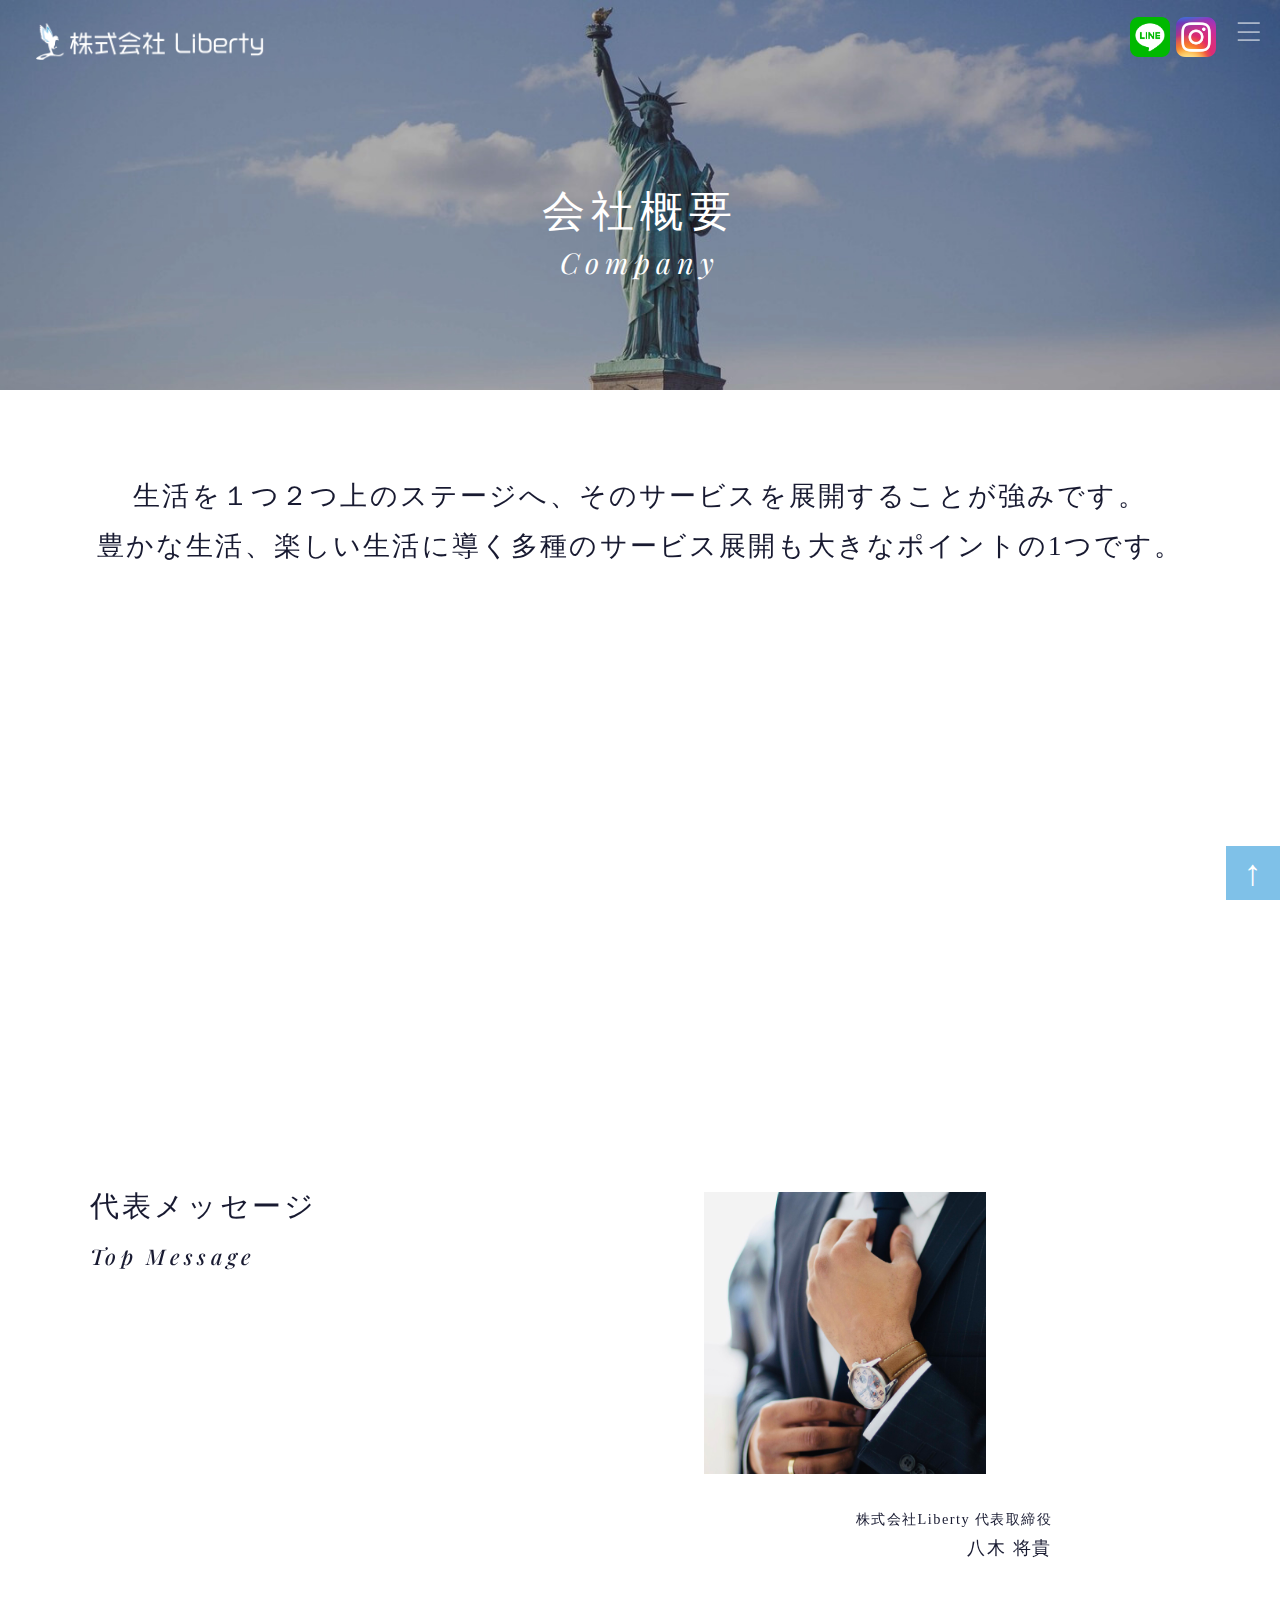
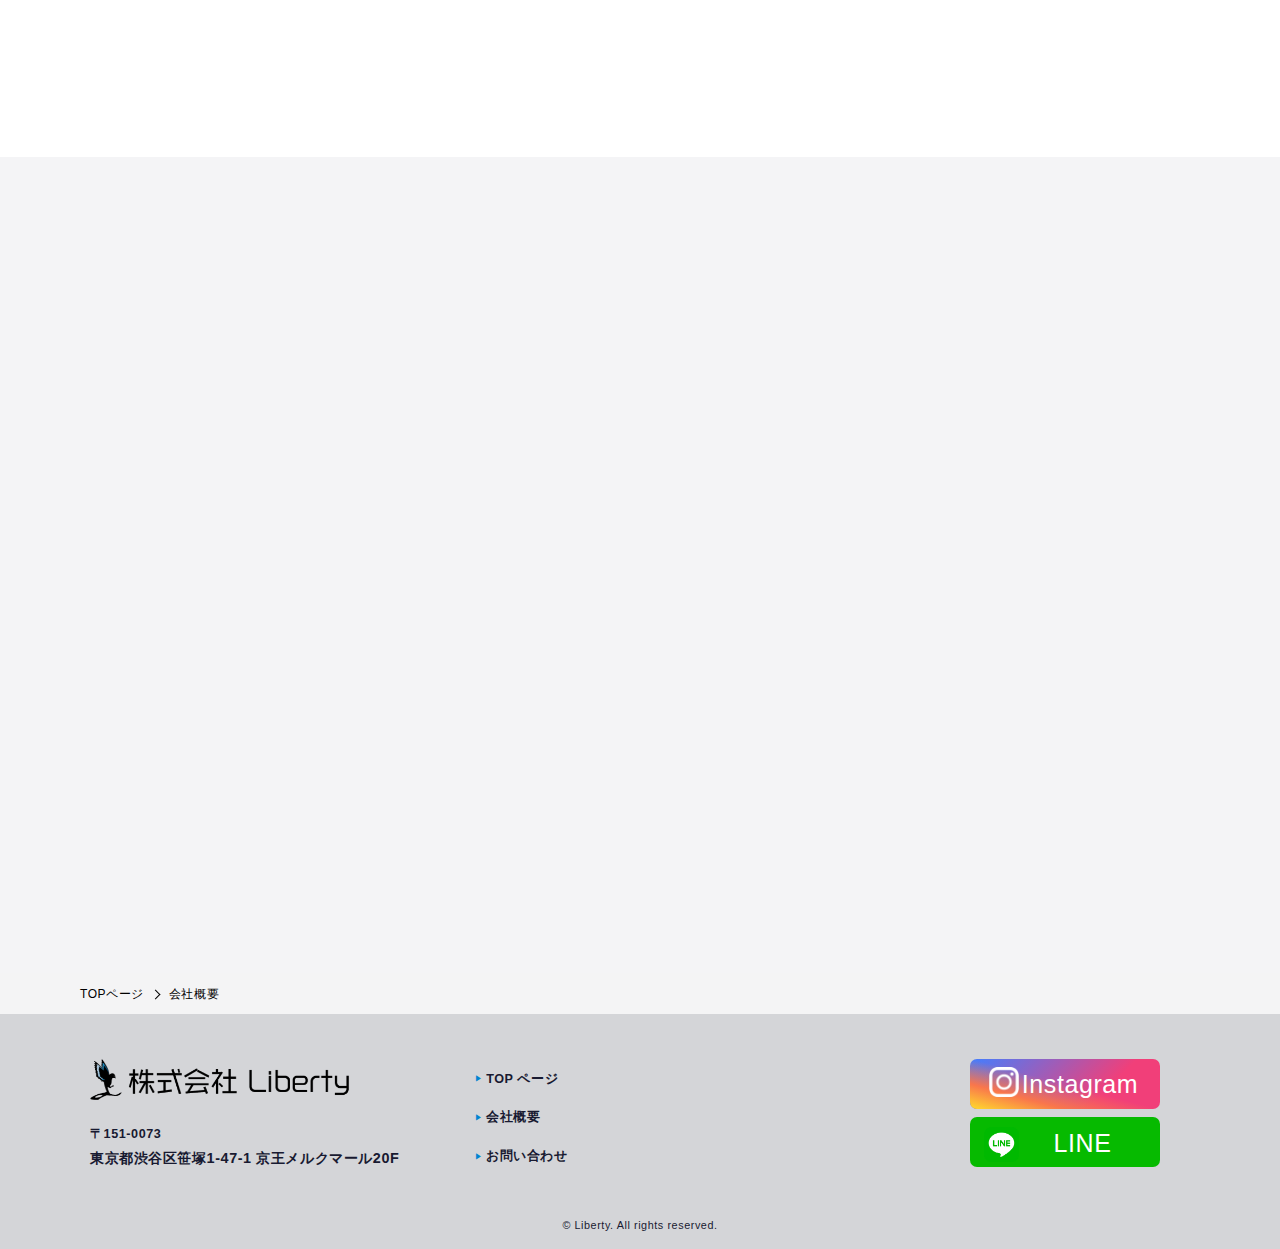
==== company/index.html @ 0187004b "最初のコミット" ====
<!DOCTYPE HTML>
<html lang="ja" class=" not-safari not-chrome not-ie addPrintMessage">

<head>
    <meta charset="utf-8">
    <title>会社概要 | 株式会社Liberty</title>
    <link href="../common/css/commona1d5.css" rel="stylesheet">
    <link href="../s_css/company1551.css" rel="stylesheet">
    <link href="../slick/slickef31.css?update=20200217144720" rel="stylesheet">
    <link href="../slick/slick-themea68f.css?update=20200217144719" rel="stylesheet">
    <link href="../s_css/topcd62.css?update=20201021124222" rel="stylesheet">
    <link rel="canonical" href="index.html">
    <meta name="description" content="株式会社Libertyの会社概要です。企業理念、代表メッセージ、会社概要についてご案内しています。弊社は自由を創造する会社です。">
    <meta name="robots" content="">
    <meta property="og:title" content="会社概要 | 株式会社Liberty">
    <meta property="og:description" content="株式会社Libertyの会社概要です。企業理念、代表メッセージ、会社概要についてご案内しています。弊社は自由を創造する会社です。">
    <meta property="og:url" content="https://liberty-official/company/">
    <meta property="og:image" content="https://liberty-official//common/img/og.png">
    <link rel="apple-touch-icon" sizes="180x180" href="../img/ico/apple-touch-icon.png">
    <link rel="icon" type="image/png" sizes="32x32" href="../img/ico/favicon-32x32.png">
    <link rel="icon" type="image/png" sizes="16x16" href="../img/ico/favicon-16x16.png">
    <link rel="manifest" href="../img/ico/site.webmanifest">
    <link rel="mask-icon" href="../img/ico/safari-pinned-tab.svg" color="#5bbad5">
    <meta name="msapplication-TileColor" content="#da532c">
    <meta name="theme-color" content="#ffffff">
    <meta name="twitter:card" content="summary">
    <meta name="viewport" content="width=device-width,viewport-fit=cover">
    <meta name="format-detection" content="telephone=no, email=no, address=no">
    <meta name="skype_toolbar" content="skype_toolbar_parser_compatible">
    <script src="../common/js/common0446.js" defer></script>
    <script src="../slick/slickef31.js" defer></script>
    <script src="../js/tope878.js" defer></script>

    <link href="https://fonts.googleapis.com/css?family=Playfair+Display:400,400i&amp;display=swap" rel="stylesheet">
    <script src="https://ajax.googleapis.com/ajax/libs/jquery/1.11.3/jquery.min.js"></script>
    <link rel="stylesheet" href="../common/css/common.css">
    <script src="../common/js/page_common.js"></script>
</head>

<body id="Pagetop">

    <!--ヘッダー-->
    <header>
        <h1>
            <a href="../index.html"><img class="chenge_img_logo" src="common/img/header_logo.png" alt="株式会社 Liberty"></a>
        </h1>
        <nav>
            <ul>
                <li><a href="../index.html">TOP</a></li>
                <li class="active"><a href="index.html">会社概要</a></li>

                <li><a href="../contact/index.html">お問い合わせ</a></li>
            </ul>
            <div id="sp_menu_close">
                <a>CLOSE</a>
            </div>
        </nav>

        <div id="insta_btn">
            <a href="https://www.instagram.com/liberty_official_co.ltd/"><img src="/img/Instagram_color.png" alt="インスタグラム"></a>
        </div>

        <div id="line_btn">
            <a href="https://lin.ee/wfmhhAj"><img src="/img/LINE.png" alt="ライン"></a>
        </div>

        <div id="SPnaviBtn" class="menu-trigger">
            <div id="SPmenuBars">
                <span></span>
                <span></span>
                <span></span>
            </div>
        </div>

    </header>
    <!--/ヘッダー-->

    <main class="mod_main" role="main">

        <!--事業内容-->
        <section id="company">

            <div id="mv" class="company_mv">
                <h3 class="section_kasou_ttl f-yumincho">会社概要<span class="f-playfair">Company</span></h3>
            </div>
            <div data-pararax01>
                <div class="container1300 company_intro_text">
                    <h4 class="f-yumincho" data-pararax01-opacity05="0.0">
                        生活を１つ２つ上のステージへ、そのサービスを展開することが強みです。
                        <br>豊かな生活、楽しい生活に導く多種のサービス展開も大きなポイントの1つです。
                    </h4>
                </div>

                <div class="philosophyArea">
                    <div class="container1100" data-pararax01>
                        <h2 class="title f-yumincho" data-pararax01-opacity05="0.0">企業理念<span class="f-playfair">Philosophy</span></h2>
                        <p class="txt f-yumincho" data-pararax01-opacity05="0.2">
                            Liberty、「自由」。
                            <br>自由といっても様々な自由の形がありますが、
                            <br class="pc_only">弊社は皆様の人生の形を創造しサポートをします。
                            <br>”やりたいことがある方”は自由に行動でき、”やりたいことが無かった方”は
                            <br class="pc_only">自由な選択ができる、そんなお手伝いを行います。

                    </div>
                </div>
                <div class="messageArea">
                    <h2 class="title f-yumincho" data-pararax01-opacity05="0.2">代表メッセージ<span class="f-playfair">Top Message</span></h2>
                    <div class="group" data-pararax01-opacity03="0.4">
                        <div class="ph">
                            <img src="../img/President.jpg" class="pc_only">
                            <img src="../img/President.jpg" class="sp_only">
                        </div>
                        <div class="content" data-pararax01-opacity07="0.4">
                            <p class="txt f-yumincho">株式会社Liberty 代表取締役<span>八木 将貴</span></p>
                        </div>
                    </div>
                    <div class="container1300" data-pararax01>
                        <div class="box" data-pararax01-opacity02="0.0">
                            <div class="box_text">
                                <p class="txt">
                                    株式会社Libertyは2020年7月に創業を開始し、コンサルタント通してお客様に「自由」を感じていただけるようなステージアップの手助けをさせて頂いております。
                                    <br>私どものサポートにより、皆様一人ひとりの生活に
                                    <br>「更なる自由を」
                                    <br>その強い想いを持ってこれからも日々あらゆる事業に邁進していく所存です。今後とも益々のご支援とご愛好を賜りますようお願い申し上げます。
                                </p>
                            </div>
                        </div>
                    </div>
                </div>
            </div>



            <div class="overviewArea">
                <div class="container1100" data-pararax01>
                    <h2 class="title f-yumincho" data-pararax01-opacity05="0.0">会社概要<span class="f-playfair">Company Overview</span></h2>
                    <div class="group" data-pararax01-opacity05="0.2">
                        <div class="left">
                            <div class="row f-yumincho">
                                <h3>商号</h3>
                                <p>株式会社Liberty</p>
                            </div>
                            <div class="row f-yumincho">
                                <h3>代表者</h3>
                                <p>代表取締役　八木 将貴</p>
                            </div>
                            <div class="row f-yumincho">
                                <h3>設立</h3>
                                <p>2020年 7月 10日</p>
                            </div>
                            <div class="row f-yumincho">
                                <h3>資本金</h3>
                                <p>100万円</p>
                            </div>
                            <div class="row f-yumincho">
                                <h3>住所</h3>
                                <p>〒194-0015
                                    <br>東京都町田市金森東1-27-26
                                </p>
                            </div>
                            <div class="row f-yumincho">
                                <h3>連絡先</h3>
                                <p>TEL 1: 042-816-2782
                                    <br>TEL 2: 080-7482-0916
                                </p>
                            </div>
                            <div class="row f-yumincho">
                                <h3>業務</h3>
                                <p>コンサルティング、保険活用、不動産、営業代行・人材育成、ライフプランニング</p>
                            </div>
                        </div>

                    </div>
                </div>
            </div>

        </section>
        <!--/事業内容-->

        <!--パンくず-->
        <div class="breadcrumbArea">
            <ul>
                <li>
                    <a href="../index.html">TOPページ</a>
                </li>
                <li>
                    <p>会社概要</p>
                    <li>
            </ul>
        </div>
        <!-- /.mod_breadcrumblist -->
    </main>

    <!--フッター-->
    <footer>
        <div class="container1100">

            <div class="footer_left">
                <h2>
                    <a href="index.html">
                        <img src="../common/img/header_logo_kasou.png" alt="ロゴ">
                    </a>
                </h2>
                <address>
                <address>
                    <span>〒151-0073</span>
                    東京都渋谷区笹塚1-47-1 <br data-sc-sp>京王メルクマール20F
                </address>
            </div>

            <div class="footer_center">
                <ul>
                    <li><a href="../index.html">TOP ページ</a></li>
                    <li><a href="../company/">会社概要</a></li>
                    <li><a href="../contact/index.html">お問い合わせ</a></li>
                </ul>

            </div>

            <div class="footer_right">
                <a href="https://www.instagram.com/liberty_official_co.ltd/" class="btn-social-long-insta">
                    <img class="fa fa-instagram" src="../img/Instagram_white.png" alt=""><span>Instagram</span>
                </a>

                <a href="https://lin.ee/wfmhhAj" class="btn-social-long-line">
                    <img class="fa fa-line" src="../img/LINE.png" alt=""><span>LINE</span>
                </a>
            </div>

            <p>&copy; Liberty. All rights reserved.</p>

        </div>

    </footer>
    <!--/フッター-->

    <!--先頭に戻る-->
    <div id="back_to_top">
        <a href="#Pagetop">↑</a>
    </div>
    <!--/先頭に戻る-->

</body>

</html>
---- common/css/commona1d5.css ----
/*===============================
HTML初期化 ver 2019.10.15
===============================*/

body {
    margin: 0;
    padding: 0;
    zoom: 1
}

h1,
h2,
h3,
h4,
h5,
h6 {
    margin: 0;
    padding: 0;
    font-weight: normal;
    font-style: normal;
}

p,
dl,
dt,
dd,
em,
form,
address,
ul,
li {
    margin: 0;
    padding: 0;
    font-style: normal;
}


/* HTML5用 */

article,
aside,
details,
figcaption,
figure,
footer,
header,
hgroup,
menu,
nav,
section {
    display: block;
}

fieldset {
    border: 0;
    margin: 0;
    padding: 0;
}

hr {
    display: block;
    height: 1px;
    border: 0;
    border-top: 1px solid #cccccc;
    margin: 1em 0;
    padding: 0;
}

ul {
    list-style: none;
    padding: 0;
    margin: 0;
    border: 0;
}

li {
    padding: 0;
    margin: 0;
}

input,
select {
    vertical-align: middle;
}


/* tableタグ*/

th,
td {
    padding: 0;
}

caption {
    text-align: left;
}


/* リンク設定 */

a {
    outline: 0;
    border: 0;
    transition: all 0.3s ease;
}

@media screen and (max-width: 800px) {
    a {
        transition: none !important;
    }
}

a img {
    border: 0;
}


/* TELリンク */

@media screen and (min-width: 768px) {
    a[href^="tel:"] {
        pointer-events: none;
    }
}

img {
    border: 0;
    max-width: 100%;
    -webkit-backface-visibility: hidden;
}

html {
    -webkit-text-size-adjust: none;
    zoom: 1;
}

body,
html {
    height: 100%;
}

p {
    text-align: justify;
    text-justify: inter-ideograph;
}


/*============================================
基本CSS
===========================================*/

html {
    -ms-text-size-adjust: 100%;
    -webkit-text-size-adjust: 100%;
    font-size: 100px;
    -webkit-font-smoothing: antialiased;
    min-height: 100%;
}

@media screen and (min-width:1281px) and (max-width:1399px) {
    html {
        -ms-text-size-adjust: 92%;
        -webkit-text-size-adjust: 92%;
        font-size: 92px
    }
}

@media screen and (min-width:1153px) and (max-width:1280px) {
    html {
        -ms-text-size-adjust: 90%;
        -webkit-text-size-adjust: 90%;
        font-size: 90px
    }
}

@media screen and (min-width:1025px) and (max-width:1152px) {
    html {
        -ms-text-size-adjust: 90%;
        -webkit-text-size-adjust: 90%;
        font-size: 90px
    }
}

@media screen and (min-width:768px) and (max-width:1024px) {
    html {
        -ms-text-size-adjust: 90%;
        -webkit-text-size-adjust: 90%;
        font-size: 90px
    }
}

@media screen and (max-width:767px) {
    html {
        -ms-text-size-adjust: 100%;
        -webkit-text-size-adjust: 100%;
        font-size: 100px
    }
}

@media screen and (max-width:360px) {
    html {
        -ms-text-size-adjust: 85%;
        -webkit-text-size-adjust: 85%;
        font-size: 85px
    }
}

body {
    font-family: "游ゴシック", "游ゴシック体", "Yu Gothic", YuGothic, "ヒラギノ角ゴ Pro W3", "Hiragino Kaku Gothic ProN", "Hiragino Kaku Gothic Pro", "メイリオ", "Meiryo", sans-serif;
    -webkit-font-feature-settings: "palt";
    font-feature-settings: "palt";
    position: relative;
    font-size: 0.16rem;
    letter-spacing: 0.04em;
    color: #333333;
    line-height: 1;
    min-height: 100%;
    overflow-x: hidden;
    min-width: 1000px;
}

input,
select,
textarea {
    font-family: "游ゴシック", "游ゴシック体", "Yu Gothic", YuGothic, "ヒラギノ角ゴ Pro W3", "Hiragino Kaku Gothic ProN", "Hiragino Kaku Gothic Pro", "メイリオ", "Meiryo", sans-serif!important;
}

@media screen and (max-width:767px) {
    body {
        min-width: inherit;
        overflow-x: hidden;
    }
    body.menu_open {
        overflow: hidden;
    }
}


/*=========================
PC / スマホの適用
=========================*/

.sp_only {
    display: none;
}

@media screen and (max-width: 767px) {
    .pc_only {
        display: none;
    }
    .sp_only {
        display: block;
    }
}


/*=============================
ヘッダー
=============================*/

header {
    width: 100%;
    z-index: 10;
    position: fixed;
    padding-top: 0.26rem;
    padding-bottom: 0.26rem;
    left: 0;
    box-sizing: border-box;
}

@media screen and (max-width:767px) {
    header {
        padding-top: 0.18rem;
        padding-bottom: 0.18rem;
    }
}

header.fixed {
    background: #FFF;
}

@media screen and (max-width: 900px) {
    header {
        top: 0;
    }
}


/* ロゴ */

header h1 {
    margin-left: 0.4rem;
}

@media screen and (max-width:1152px) {
    header h1 {
        margin-left: 0.2rem;
    }
}

@media screen and (max-width:1000px) and (min-width:901px) {
    body.toppage header h1 {
        max-width: 1.80rem;
    }
    body.toppage header h1 a {
        display: block;
        background-position: center;
        background-size: contain;
    }
    body.toppage header.fixed h1 a {
        background-position: center;
        background-size: contain;
    }
    body.toppage header h1 img {
        height: auto;
    }
}

@media screen and (max-width:900px) {
    header h1 {
        margin: auto;
        text-align: center;
    }
}

@media screen and (max-width:767px) {
    header h1 {
        margin-left: 0.1rem;
        text-align: left;
        z-index: 9;
        position: relative;
    }
}

header h1 img {
    height: 0.41rem;
}

@media screen and (max-width:767px) {
    header h1 img {
        height: 0.32rem;
    }
}


/* ナビゲーション */

header ul {
    position: absolute;
    top: 50%;
    transform: translateY(-50%);
    right: 0.4rem;
}

@media screen and (max-width:1152px) {
    header ul {
        right: 0.2rem;
    }
}

@media screen and (max-width:900px) {
    header ul {
        position: relative;
        top: inherit;
        right: inherit;
        margin: auto;
        text-align: center;
        padding-top: 0.2rem;
    }
}

@media screen and (max-width:767px) {
    header nav {
        position: fixed;
        top: 0;
        right: 0;
        width: 100%;
        z-index: 3;
        background-color: rgba(30, 34, 44, 0.95);
        height: 100%;
        box-sizing: border-box;
        display: none;
    }
    header ul {
        width: 100%;
        padding-top: 24%;
        transform: translateY(0%);
    }
}

header ul li {
    display: inline-block;
    font-weight: 700;
    letter-spacing: 0.1em;
}

@media screen and (max-width:767px) {
    header ul li {
        display: block;
        line-height: 3;
    }
    header ul li.active a {
        border-bottom: 2px solid #ffffff;
    }
}

header ul li::after {
    content: "/";
    font-weight: 100;
    color: #FFF;
    padding-left: 0.14rem;
    padding-right: 0.1rem;
}

header.fixed ul li::after {
    content: "/";
    color: #000;
}

@media screen and (max-width:1152px) {
    header ul li::after {
        padding-left: 0.06rem;
        padding-right: 0.04rem;
    }
}

@media screen and (max-width:767px) {
    header ul li::after {
        display: none;
        padding: 0;
    }
}

header ul li.no_slash {
    padding-right: 0.2rem;
}

@media screen and (max-width:767px) {
    header ul li.no_slash {
        padding-right: 0;
    }
}

header ul li a {
    color: #FFF;
    text-decoration: none;
    font-size: 0.16rem;
    padding-bottom: 0.06rem;
    position: relative;
}


/*header ul li a:hover {
	border-bottom: 2px solid #fff;
}
.fixed ul li a:hover {
	border-bottom: 2px solid #008090;
}*/

header ul li a::before {
    content: "";
    position: absolute;
    bottom: -2px;
    left: 0;
    width: 0%;
    height: 2px;
    background: #fff;
    transition: all 0.3s ease;
}

.fixed ul li a::before {
    content: "";
    position: absolute;
    bottom: -2px;
    left: 0;
    width: 0%;
    height: 2px;
    background: #fff;
    transition: all 0.3s ease;
}

header ul li a:hover::before,
.fixed ul li a:hover::before {
    width: 100%;
}

header.fixed ul li a {
    color: #000;
}

body.menu_open header ul li a {
    color: #FFF;
}

@media screen and (max-width:767px) {
    header ul li a {
        font-size: 0.18rem;
    }
}

header ul li:last-child a {
    border: 1px solid #FFF;
    padding: 0.1rem;
    font-size: 0.14rem;
    padding-left: 0.5rem;
    padding-right: 0.5rem;
    border-radius: 0.2rem;
    background-image: url("../img/link_arrow_white.png");
    background-position: 90% center;
    background-repeat: no-repeat;
    background-size: 0.06rem;
}

header ul li:last-child a::before {
    display: none;
}

header.fixed ul li:last-child a {
    border: 1px solid #fff;
    background-image: url("../img/link_arrow_black.png");
    background-position: 90% center;
    background-repeat: no-repeat;
    background-size: 0.06rem;
}

@media screen and (max-width:1152px) {
    header ul li:last-child a {
        padding-left: 0.3rem;
        padding-right: 0.3rem;
    }
}

@media screen and (max-width:767px) {
    header ul li:last-child a {
        border: 0;
        padding: 0 0 0.06rem 0;
        font-size: 0.18rem;
        background-image: none;
        border: none;
    }
    header.fixed ul li:last-child a {
        border: none;
    }
}

header ul li:last-child a:hover {
    background-color: #FFF;
    color: #111;
    background-image: url("../img/link_arrow_black.png");
    background-position: 90% center;
    background-repeat: no-repeat;
    background-size: 0.06rem;
}

header.fixed ul li:last-child a:hover {
    background-color: #111;
    color: #FFF;
    background-image: url("../img/link_arrow_white.png");
    background-position: 90% center;
    background-repeat: no-repeat;
    background-size: 0.06rem;
}

header ul li.no_slash::after,
header ul li:last-child::after {
    display: none;
}


/* スマホ時のメールボタン */


/* #sp_mail_btn {
	position: absolute;
	top: 0.2rem;
	right: 0.7rem;
	width: 0.3rem;
	z-index: 10;
} */


/* スマホ時の閉じるボタン */

#sp_menu_close {
    position: absolute;
    bottom: 10%;
    left: 50%;
    transform: translateX(-50%);
    text-align: center;
}

#sp_menu_close a {
    font-size: 0.18rem;
    font-weight: 700;
    color: #FFF;
    cursor: pointer;
    display: inline-block;
    background-image: url("../img/sp_menu_close_btn.png");
    background-repeat: no-repeat;
    background-position: left center;
    background-size: 0.14rem;
    padding-left: 0.24rem;
}


/*=========================
スマホナビ
=========================*/


/* 開閉ボタン */

#SPnaviBtn {
    display: none;
}

@media screen and (max-width: 767px) {
    #SPnaviBtn {
        position: absolute;
        top: 0.2rem;
        right: 0.1rem;
        width: 0.5rem;
        height: 0.3rem;
        border-radius: 4px;
        color: #1a90d0;
        text-align: center;
        font-size: 0.55em;
        display: block;
        z-index: 10;
    }
}

.menu-trigger,
.menu-trigger span {
    display: inline-block;
    transition: all .4s;
    box-sizing: border-box;
}

#SPmenuBars {
    position: absolute;
    left: 50%;
    width: 50%;
    height: 70%;
    top: 50%;
    -webkit-transform: translate(-50%, -50%);
    transform: translate(-50%, -50%);
}

.menu-trigger span {
    position: absolute;
    left: 0;
    width: 100%;
    height: 1px;
    background-color: #FFF;
}

header.fixed .menu-trigger span {
    background-color: #000;
}

body.menu_open .menu-trigger span {
    background-color: #FFF;
}

.menu-trigger span:nth-of-type(1) {
    top: 0;
}

.menu-trigger span:nth-of-type(2) {
    top: 49%;
}

.menu-trigger span:nth-of-type(3) {
    bottom: 0;
}

.menu-trigger.active span:nth-of-type(1) {
    -webkit-transform: rotate(-45deg);
    transform: rotate(-45deg);
    top: 50%;
}

.menu-trigger.active span:nth-of-type(2) {
    opacity: 0;
}

.menu-trigger.active span:nth-of-type(3) {
    -webkit-transform: rotate(45deg);
    transform: rotate(45deg);
    bottom: 50%;
}

@media screen and (max-width: 340px) {
    .menu-trigger.active span:nth-of-type(3) {
        bottom: 45%;
    }
}


/*=============================
コンテンツボックス
=============================*/

section {
    overflow-x: hidden;
}


/* 幅1300pxのボックス */

.container1300 {
    max-width: 1300px;
    margin: auto;
    position: relative;
    padding-left: 0.4rem;
    padding-right: 0.4rem;
}


/* 幅1100pxのボックス */

.container1100 {
    max-width: 1100px;
    margin: auto;
    position: relative;
    padding-left: 0.4rem;
    padding-right: 0.4rem;
}


/*=========================
各セクションのタイトル
=========================*/

.section_ttl {
    text-align: center;
    line-height: 1.7;
    padding-top: 0.6rem;
    /* background-image: url("../img/ttl_logo.png");
	background-position: center top;
	background-repeat: no-repeat;
	background-size: auto 0.4rem; */
    padding-bottom: 0.4rem;
}

@media screen and (max-width:767px) {
    .section_ttl {
        padding-top: 0.4rem;
        /* background-image: url("../img/ttl_logo.png");
		background-position: center top;
		background-repeat: no-repeat;
		background-size: auto 0.28rem; */
        padding-bottom: 0.4rem;
    }
}

.section_ttl h3 {
    font-size: 0.35rem;
    font-family: "游明朝", YuMincho, "Hiragino Mincho ProN W3", "ヒラギノ明朝 ProN W3", "Hiragino Mincho ProN", "HG明朝E", "ＭＳ Ｐ明朝", "ＭＳ 明朝", serif;
    letter-spacing: 0.1em;
}

@media screen and (max-width:767px) {
    .section_ttl h3 {
        font-size: 0.24rem;
    }
}

.section_ttl h3 span {
    font-size: 0.23rem;
    display: block;
    font-family: 'Playfair Display', serif;
    font-style: italic;
}

@media screen and (max-width:767px) {
    .section_ttl h3 span {
        font-size: 0.16rem;
    }
}

.section_ttl h3 span em {
    font-family: "游明朝", YuMincho, "Hiragino Mincho ProN W3", "ヒラギノ明朝 ProN W3", "Hiragino Mincho ProN", "HG明朝E", "ＭＳ Ｐ明朝", "ＭＳ 明朝", serif;
    font-size: 0.22rem;
    position: relative;
    top: 0.02rem;
}

@media screen and (max-width:767px) {
    .section_ttl h3 span em {
        font-size: 0.15rem;
    }
}


/*=========================
続きを読むボタン
=========================*/

.more_btn,
.more_btn_white {
    max-width: 3rem;
    width: 100%;
    margin: auto;
}

@media screen and (max-width:767px) {
    .more_btn,
    .more_btn_white {
        max-width: 2.25rem;
    }
}

.more_btn a {
    text-align: center;
    display: block;
    font-size: 0.16rem;
    color: #0084d1;
    border: 1px solid #0084d1;
    padding: 0.2rem;
    border-radius: 40px;
    text-decoration: none;
}

@media screen and (max-width:767px) {
    .more_btn a {
        font-size: 0.15rem;
        padding: 0.14rem;
    }
}

.more_btn a:hover {
    background-color: #0084d1;
    color: #FFF;
}

.more_btn_white a {
    text-align: center;
    display: block;
    font-size: 0.16rem;
    color: #FFF;
    border: 1px solid #FFF;
    padding: 0.2rem;
    border-radius: 40px;
    text-decoration: none;
    background-image: url("../img/link_arrow_white.png");
    background-position: 90% center;
    background-repeat: no-repeat;
    background-size: 0.06rem;
}

@media screen and (max-width:767px) {
    .more_btn_white a {
        font-size: 0.15rem;
        padding: 0.14rem;
    }
}

.more_btn_white a:hover {
    background-color: #FFF;
    color: #282C3C;
    background-image: url("../img/link_arrow_kon.png");
    background-position: 90% center;
    background-repeat: no-repeat;
    background-size: 0.06rem;
}


/*=========================
フッター
=========================*/

footer {
    background-color: #D4D5D8;
    padding-top: 0.5rem;
    padding-bottom: 0.2rem;
    color: #181A31;
    position: relative;
    overflow: hidden;
}

@media screen and (max-width:767px) {}

footer .container1100 {
    display: flex;
    flex-wrap: wrap;
    justify-content: space-between;
}

@media screen and (max-width:767px) {
    footer .container1100 {
        box-sizing: border-box;
    }
}

footer .footer_left {
    width: 30%;
}

@media screen and (max-width:767px) {
    footer .footer_left {
        width: 100%;
    }
}

footer .footer_left h2 {
    max-width: 2.9rem;
    padding-bottom: 0.2rem;
}

footer .footer_left a {
    text-decoration: none;
    color: #000;
    font-size: 1.5em;
    font-weight: 700;
    font-family: "游明朝", YuMincho, "Hiragino Mincho ProN W3", "ヒラギノ明朝 ProN W3", "Hiragino Mincho ProN", "HG明朝E", "ＭＳ Ｐ明朝", "ＭＳ 明朝", serif;
}

@media screen and (max-width:767px) {
    footer .footer_left h2 {
        max-width: 2.2rem;
        margin: auto;
    }
}

footer .footer_left address {
    font-size: 0.16rem;
    font-weight: 700;
    line-height: 1.8;
}

footer .footer_left address br {
    display: none;
}

@media screen and (max-width:767px) {
    footer .footer_left address br {
        display: block;
    }
}

@media screen and (max-width:767px) {
    footer .footer_left address {
        font-size: 0.14rem;
    }
}

footer .footer_left address span {
    font-size: 0.14rem;
    display: block;
}

footer .footer_center {
    width: 33%;
    display: flex;
    flex-wrap: wrap;
}

@media screen and (max-width:767px) {
    footer .footer_center {
        width: 100%;
        display: block;
        padding-top: 0.3rem;
    }
}

footer .footer_center ul {
    width: 33%;
}

@media screen and (max-width:767px) {
    footer .footer_center ul {
        width: 100%;
    }
}

footer .footer_center li {
    line-height: 2.7;
}

@media screen and (max-width:767px) {
    footer .footer_center li {
        line-height: 2;
        width: 50%;
        float: left;
    }
}

footer .footer_center li a {
    font-size: 0.14rem;
    color: #181A31;
    text-decoration: none;
    font-weight: 700;
}

@media screen and (min-width:768px) {
    footer .footer_center li a {
        white-space: nowrap;
    }
}

@media screen and (max-width:767px) {
    footer .footer_center li a {
        font-size: 0.13rem;
    }
}

footer .footer_center li a::before {
    content: "▶";
    color: #00A0B4;
    padding-right: 0.04rem;
    font-size: 0.08rem;
    position: relative;
    top: -0.02rem;
}

footer p {
    width: 100%;
    text-align: center;
    font-size: 0.12rem;
    padding-top: 0.5rem;
}

@media screen and (max-width:767px) {
    footer p {
        text-align: left;
        font-size: 0.1rem;
        padding-top: 0.3rem;
    }
}

footer .footer_right {
    width: 33%;
    display: flex;
    flex-wrap: wrap;
}

@media screen and (max-width:767px) {
    footer .footer_right {
        width: 100%;
        display: block;
        padding-top: 0.3rem;
    }
}

.btn-social-long-insta {
    /*ボタンの下地*/
    color: #FFF;
    /*文字・アイコン色*/
    border-radius: 7px;
    /*角丸に*/
    position: relative;
    display: inline-block;
    height: 50px;
    /*高さ*/
    width: 190px;
    /*幅*/
    text-align: center;
    /*中身を中央寄せ*/
    font-size: 25px;
    /*文字のサイズ*/
    line-height: 50px;
    /*高さと合わせる*/
    background: linear-gradient(135deg, #427eff 0%, #f13f79 70%) no-repeat;
    /*グラデーション①*/
    overflow: hidden;
    /*はみ出た部分を隠す*/
    text-decoration: none;
    /*下線は消す*/
}

.btn-social-long-insta:before {
    /*グラデーション②*/
    content: '';
    position: absolute;
    top: 0;
    left: 0;
    width: 100%;
    /*全体を覆う*/
    height: 100%;
    /*全体を覆う*/
    background: linear-gradient(15deg, #ffdb2c, rgb(249, 118, 76) 25%, rgba(255, 77, 64, 0) 50%) no-repeat;
}

.btn-social-long-insta .fa-instagram {
    /*アイコン*/
    font-size: 35px;
    /*アイコンサイズ*/
    position: relative;
    top: 4px;
    /*アイコン位置の微調整*/
}

.btn-social-long-insta span {
    /*テキスト*/
    display: inline-block;
    position: relative;
    transition: .5s
}


/*=============================
ページの先頭に戻る
=============================*/

#back_to_top {
    position: fixed;
    right: 0;
    bottom: 0;
    width: 0.6rem;
    height: 0.6rem;
    display: none;
}

@media screen and (max-width:767px) {
    #back_to_top {
        width: 0.4rem;
        height: 0.4rem;
    }
}

#back_to_top {
    display: flex;
    justify-content: center;
    align-items: center;
    background: #0084d1;
    opacity: 0.5;
}

#back_to_top a {
    display: block;
    cursor: pointer;
    color: white;
    font-size: .4rem;
}

#back_to_top:hover {
    opacity: 1;
}

.f-playfair {
    font-family: 'Playfair Display', serif;
    font-style: italic;
}

.f-yumincho {
    font-family: "游明朝", YuMincho, "Hiragino Mincho ProN W3", "ヒラギノ明朝 ProN W3", "Hiragino Mincho ProN", "HG明朝E", "ＭＳ Ｐ明朝", "ＭＳ 明朝", serif;
}

.linkArea {
    padding: 1rem 0 0.98rem;
    border-top: 1px solid #D4D5D8;
}

.linkArea .list {
    display: flex;
}

.linkArea .list .item {
    width: calc((100% - 9.09%) /2);
}

.linkArea .list .item+.item {
    margin-left: 9.092%;
}

.linkArea .list .item .content {
    padding: 0.37rem 1rem 0;
    box-sizing: border-box;
}

.linkArea .list .item .content .ttl {
    font-size: 0.3rem;
    line-height: 1;
    text-align: center;
    letter-spacing: 0.2em;
    margin-bottom: 0.31rem;
}

.linkArea .list .item .content .ttl span {
    display: block;
    font-size: 0.2rem;
    line-height: 1;
    margin-top: 0.14rem;
}

.linkArea .more_btn a {
    font-weight: bold;
}

@media screen and (max-width:767px) {
    .linkArea {
        padding: 0.4rem 0 0.08rem;
    }
    .linkArea .container1100 {
        width: 100%;
        box-sizing: border-box;
        padding-left: 0.3rem;
        padding-right: 0.3rem;
    }
    .linkArea .list {
        flex-direction: column;
    }
    .linkArea .list .item {
        width: 100%;
        box-sizing: border-box;
        display: flex;
        margin: 0 0 0.3rem;
    }
    .linkArea .list .item+.item {
        margin-left: 0;
        border-top: 1px solid #D4D5D8;
        padding-top: 0.3rem;
    }
    .linkArea .list .item h5 {
        width: 44.445%;
    }
    .linkArea .list .item .content {
        padding: 0.09rem 0 0.08rem 0.03rem;
        box-sizing: border-box;
        width: 55.555%;
    }
    .linkArea .list .item .content .ttl {
        font-size: 0.18rem;
        letter-spacing: 0.1em;
        margin-bottom: 0.17rem;
    }
    .linkArea .list .item .content .ttl span {
        font-size: 0.13rem;
        margin-top: 0.1rem;
    }
    .linkArea .list .item .content .link {
        max-width: 0.25rem;
    }
    .linkArea .list .item .content .link a {
        border-radius: 50%;
        padding: 0.115rem;
        background-position: 50% center;
    }
}


/*============================
下層　パンくずリスト
============================*/

.breadcrumbArea {
    width: 100%;
    padding: 12px 0;
    background: #f4f4f5;
    padding-left: 80px;
    box-sizing: border-box;
}

@media screen and (max-width:900px) {
    .breadcrumbArea {
        margin-top: 148px;
    }
}

.breadcrumbArea ul {
    height: 100%;
    display: flex;
    align-items: center;
}

.breadcrumbArea ul li:not(:last-child) {
    position: relative;
    padding-right: 15px;
    margin-right: 10px;
}

.breadcrumbArea ul li:not(:nth-last-child(-n+2))::before {
    content: '';
    width: 6px;
    height: 6px;
    border: 0px;
    border-top: solid 1px #000;
    border-right: solid 1px #000;
    -ms-transform: rotate(45deg);
    -webkit-transform: rotate(45deg);
    transform: rotate(45deg);
    position: absolute;
    top: 36%;
    right: 0;
}

.breadcrumbArea ul li:nth-last-of-type(2) {
    bottom: -.5px;
}

.breadcrumbArea ul li a,
.breadcrumbArea ul li p {
    color: #000;
    text-decoration: none;
    font-size: 12px;
}

.breadcrumbArea ul li p {
    line-height: 1.4;
    transform: translateY(.5px);
}

@media screen and (max-width:768px) {
    .breadcrumbArea {
        padding-left: 20px;
        box-sizing: border-box;
        margin-top: 0px;
    }
}

@media screen and (max-width:480px) {
    .breadcrumbArea ul li p {
        transform: translateY(1px);
    }
}

@media screen and (max-width:375px) {
    .breadcrumbArea ul li a,
    .breadcrumbArea ul li p {
        font-size: 10px;
    }
}

[data-pararax01] [data-pararax01-opacity05].active {
    opacity: 1;
    -webkit-transform: translate(0px, 0px);
    -ms-transform: translate(0px, 0px);
    transform: translate(0px, 0px);
}


/* -----------------------------------------------------------------------------

モーション

----------------------------------------------------------------------------- */

[data-pararax01] {
    position: relative;
}

[data-pararax01] [data-pararax01-inview] {
    position: absolute;
    top: 270px;
    bottom: 270px;
    left: 0;
    width: 100%;
    pointer-events: none;
    opacity: 0;
}

@media print,
screen and (min-width: 721px) and (max-height: 800px) {
    [data-pararax01] [data-pararax01-inview] {
        top: 120px;
        bottom: 120px;
    }
}

@media print,
screen and (min-width: 721px) and (max-height: 650px) {
    [data-pararax01] [data-pararax01-inview] {
        top: 50px;
        bottom: 50px;
    }
}

@media print,
screen and (max-width: 720px) {
    [data-pararax01] [data-pararax01-inview] {
        top: 230px;
        bottom: 230px;
    }
}

[data-pararax01] [data-pararax01-opacity01] {
    opacity: 0;
    -webkit-transition: opacity 0.8s cubic-bezier(0.015, 0.54, 0.35, 1);
    -o-transition: opacity 0.8s cubic-bezier(0.015, 0.54, 0.35, 1);
    transition: opacity 0.8s cubic-bezier(0.015, 0.54, 0.35, 1);
    backface-visibility: hidden;
}

[data-pararax01] [data-pararax01-opacity01].active {
    opacity: 1;
}

[data-pararax01] [data-pararax01-opacity02] {
    opacity: 0;
    -webkit-transition: opacity 1.0s, -webkit-transform 1.0s cubic-bezier(0.015, 0.54, 0.35, 1);
    transition: opacity 1.0s, -webkit-transform 1.0s cubic-bezier(0.015, 0.54, 0.35, 1);
    -o-transition: opacity 1.0s, transform 1.0s cubic-bezier(0.015, 0.54, 0.35, 1);
    transition: opacity 1.0s, transform 1.0s cubic-bezier(0.015, 0.54, 0.35, 1);
    transition: opacity 1.0s, transform 1.0s cubic-bezier(0.015, 0.54, 0.35, 1), -webkit-transform 1.0s cubic-bezier(0.015, 0.54, 0.35, 1);
    backface-visibility: hidden;
}

[data-pararax01] [data-pararax01-opacity02].active {
    opacity: 1;
    -webkit-transform: translate(0px, 0px);
    -ms-transform: translate(0px, 0px);
    transform: translate(0px, 0px);
}

[data-pararax01] [data-pararax01-opacity02] {
    -webkit-transform: translate(-20px, -7px);
    -ms-transform: translate(-20px, -7px);
    transform: translate(-20px, -7px);
}

[data-pararax01] [data-pararax01-opacity03] {
    opacity: 0;
    -webkit-transition: opacity 1.0s, -webkit-transform 1.0s cubic-bezier(0.015, 0.54, 0.35, 1);
    transition: opacity 1.0s, -webkit-transform 1.0s cubic-bezier(0.015, 0.54, 0.35, 1);
    -o-transition: opacity 1.0s, transform 1.0s cubic-bezier(0.015, 0.54, 0.35, 1);
    transition: opacity 1.0s, transform 1.0s cubic-bezier(0.015, 0.54, 0.35, 1);
    transition: opacity 1.0s, transform 1.0s cubic-bezier(0.015, 0.54, 0.35, 1), -webkit-transform 1.0s cubic-bezier(0.015, 0.54, 0.35, 1);
    backface-visibility: hidden;
}

[data-pararax01] [data-pararax01-opacity03].active {
    opacity: 1;
    -webkit-transform: translate(0px, 0px);
    -ms-transform: translate(0px, 0px);
    transform: translate(0px, 0px);
}

[data-pararax01] [data-pararax01-opacity03] {
    -webkit-transform: translate(20px, 7px);
    -ms-transform: translate(20px, 7px);
    transform: translate(20px, 7px);
    backface-visibility: hidden;
}

[data-pararax01] [data-pararax01-opacity04] {
    opacity: 0;
    -webkit-transition: opacity 1.0s, -webkit-transform 1.0s cubic-bezier(0.015, 0.54, 0.35, 1);
    transition: opacity 1.0s, -webkit-transform 1.0s cubic-bezier(0.015, 0.54, 0.35, 1);
    -o-transition: opacity 1.0s, transform 1.0s cubic-bezier(0.015, 0.54, 0.35, 1);
    transition: opacity 1.0s, transform 1.0s cubic-bezier(0.015, 0.54, 0.35, 1);
    transition: opacity 1.0s, transform 1.0s cubic-bezier(0.015, 0.54, 0.35, 1), -webkit-transform 1.0s cubic-bezier(0.015, 0.54, 0.35, 1);
    backface-visibility: hidden;
}

[data-pararax01] [data-pararax01-opacity04].active {
    opacity: 1;
    -webkit-transform: translate(0px, 0px);
    -ms-transform: translate(0px, 0px);
    transform: translate(0px, 0px);
}

[data-pararax01] [data-pararax01-opacity04] {
    -webkit-transform: translate(0, 40px);
    -ms-transform: translate(0, 40px);
    transform: translate(0, 40px);
    backface-visibility: hidden;
}

[data-pararax01] [data-pararax01-opacity05] {
    opacity: 0;
    -webkit-transition: opacity 1.0s, -webkit-transform 1.0s cubic-bezier(0.015, 0.54, 0.35, 1);
    transition: opacity 1.0s, -webkit-transform 1.0s cubic-bezier(0.015, 0.54, 0.35, 1);
    -o-transition: opacity 1.0s, transform 1.0s cubic-bezier(0.015, 0.54, 0.35, 1);
    transition: opacity 1.0s, transform 1.0s cubic-bezier(0.015, 0.54, 0.35, 1);
    transition: opacity 1.0s, transform 1.0s cubic-bezier(0.015, 0.54, 0.35, 1), -webkit-transform 1.0s cubic-bezier(0.015, 0.54, 0.35, 1);
    backface-visibility: hidden;
}

[data-pararax01] [data-pararax01-opacity05].active {
    opacity: 1;
    -webkit-transform: translate(0px, 0px);
    -ms-transform: translate(0px, 0px);
    transform: translate(0px, 0px);
}

[data-pararax01] [data-pararax01-opacity05] {
    -webkit-transform: translate(0, -20px);
    -ms-transform: translate(0, -20px);
    transform: translate(0, -20px);
    backface-visibility: hidden;
}

[data-pararax01] [data-pararax01-opacity06] {
    opacity: 0;
    -webkit-transition: opacity 1.0s, -webkit-transform 1.0s cubic-bezier(0.015, 0.54, 0.35, 1);
    transition: opacity 1.0s, -webkit-transform 1.0s cubic-bezier(0.015, 0.54, 0.35, 1);
    -o-transition: opacity 1.0s, transform 1.0s cubic-bezier(0.015, 0.54, 0.35, 1);
    transition: opacity 1.0s, transform 1.0s cubic-bezier(0.015, 0.54, 0.35, 1);
    transition: opacity 1.0s, transform 1.0s cubic-bezier(0.015, 0.54, 0.35, 1), -webkit-transform 1.0s cubic-bezier(0.015, 0.54, 0.35, 1);
    backface-visibility: hidden;
}

[data-pararax01] [data-pararax01-opacity06].active {
    opacity: 1;
    -webkit-transform: scale(1);
    -ms-transform: scale(1);
    transform: scale(1);
}

[data-pararax01] [data-pararax01-opacity06] {
    -webkit-transform: scale(0.8);
    -ms-transform: scale(0.8);
    transform: scale(0.8);
    backface-visibility: hidden;
}

[data-pararax01] [data-pararax01-opacity07] {
    opacity: 0;
    -webkit-transition: opacity 1.0s, -webkit-transform 1.0s cubic-bezier(0.015, 0.54, 0.35, 1);
    transition: opacity 1.0s, -webkit-transform 1.0s cubic-bezier(0.015, 0.54, 0.35, 1);
    -o-transition: opacity 1.0s, transform 1.0s cubic-bezier(0.015, 0.54, 0.35, 1);
    transition: opacity 1.0s, transform 1.0s cubic-bezier(0.015, 0.54, 0.35, 1);
    transition: opacity 1.0s, transform 1.0s cubic-bezier(0.015, 0.54, 0.35, 1), -webkit-transform 1.0s cubic-bezier(0.015, 0.54, 0.35, 1);
    backface-visibility: hidden;
}

[data-pararax01] [data-pararax01-opacity07].active {
    opacity: 1;
    -webkit-transform: translate(-40%, 0px);
    -ms-transform: translate(-40%, 0px);
    transform: translate(-40%, 0px);
}

[data-pararax01] [data-pararax01-opacity07] {
    -webkit-transform: translate(20px, 7px);
    -ms-transform: translate(20px, 7px);
    transform: translate(20px, 7px);
    backface-visibility: hidden;
}

@media screen and (max-width:767px) {
    [data-pararax01] [data-pararax01-opacity07].active {
        -webkit-transform: translate(0, 0px);
        -ms-transform: translate(0, 0px);
        transform: translate(0, 0px);
    }
}

[data-pararax01] [data-pararax01-opacity08] {
    opacity: 0;
    -webkit-transition: opacity 1.0s, -webkit-transform 1.0s cubic-bezier(0.015, 0.54, 0.35, 1);
    transition: opacity 1.0s, -webkit-transform 1.0s cubic-bezier(0.015, 0.54, 0.35, 1);
    -o-transition: opacity 1.0s, transform 1.0s cubic-bezier(0.015, 0.54, 0.35, 1);
    transition: opacity 1.0s, transform 1.0s cubic-bezier(0.015, 0.54, 0.35, 1);
    transition: opacity 1.0s, transform 1.0s cubic-bezier(0.015, 0.54, 0.35, 1), -webkit-transform 1.0s cubic-bezier(0.015, 0.54, 0.35, 1);
    backface-visibility: hidden;
}

[data-pararax01] [data-pararax01-opacity08].active {
    opacity: 1;
    -webkit-transform: translate(-.2rem, 0px);
    -ms-transform: translate(-.2rem, 0px);
    transform: translate(-.2rem, 0px);
}

[data-pararax01] [data-pararax01-opacity08] {
    -webkit-transform: translate(-.2rem, -20px);
    -ms-transform: translate(-.2rem, -20px);
    transform: translate(-.2rem, -20px);
    backface-visibility: hidden;
}

.opinviewElem {
    position: absolute;
    top: 0;
    left: 0;
    width: 100%;
    height: 100px;
    pointer-events: none;
    opacity: 0;
}

@media print,
screen and (max-width: 720px) {
    .opinviewElem {
        height: 10px;
    }
}

.areaInview {
    position: absolute;
    width: 100%;
    pointer-events: none;
    opacity: 0;
    top: 50vh;
    bottom: 100vh;
}
---- s_css/company1551.css ----
@charset "UTF-8";
header ul li:nth-of-type(2) a {
    border-bottom: 2px solid #fff;
}

.fixed ul li:nth-of-type(2) a {
    border-bottom: 2px solid #fff;
}

header ul li:nth-of-type(1) a {
    border-bottom: none !important;
    padding-bottom: 0rem !important;
}

.fixed ul li:nth-of-type(1) a {
    border-bottom: none !important;
    padding-bottom: 0rem !important;
}

@media screen and (max-width:767px) {
    header ul li:nth-of-type(4) a {
        border-bottom: 2px solid #fff;
        padding-bottom: 0.04rem;
    }
}


/*============================
ヘッダー
============================*/

body.toppage header h1 {
    max-width: 2.75rem;
}

@media screen and (max-width:767px) {
    body.toppage header h1 {
        max-width: 2.15rem;
    }
}

body.toppage header h1 a {
    display: block;
    height: 0.41rem;
    background-image: url("../common/img/header_logo.png");
    background-position: 0 0;
    background-repeat: no-repeat;
    background-size: auto 100%;
    text-indent: -9999px;
}

body.toppage header.fixed h1 a {
    background-image: url("../common/img/header_logo_kasou.png");
    background-position: 0 0;
    background-repeat: no-repeat;
    background-size: auto 100%;
}

@media screen and (min-width:768px) {
    body.toppage header h1 a {
        background-image: url("../common/img/header_logo.png") !important;
        background-position: 0 0;
        background-repeat: no-repeat;
        background-size: auto 100%;
    }
    body.toppage header.fixed h1 a {
        background-image: url("../common/img/header_logo_kasou.png") !important;
        background-position: 0 0;
        background-repeat: no-repeat;
        background-size: auto 100%;
    }
}

@media screen and (max-width:767px) {
    body.toppage header h1 a {
        height: 0.32rem;
    }
    body.toppage header.fixed h1 a {
        height: 0.32rem;
    }
}

body.toppage #sp_mail_btn a {
    background-image: url("../common/img/sp_mail_btn.png");
    background-position: center center;
    background-repeat: no-repeat;
    background-size: contain;
    display: block;
    text-indent: -9999px;
    height: 100%;
    width: 100%;
}

header.fixed #sp_mail_btn a {
    background-image: url("../common/img/sp_mail_btn_black.png");
    background-position: center center;
    background-repeat: no-repeat;
    background-size: contain;
}

body.menu_open #sp_mail_btn a {
    background-image: url("../common/img/sp_mail_btn.png");
    background-position: center center;
    background-repeat: no-repeat;
    background-size: contain;
}

#mv {
    animation: fadeIn 1s ease 0s 1 normal;
}

@keyframes fadeIn {
    0% {
        opacity: 0
    }
    100% {
        opacity: 1
    }
}


/*============================
事業内容
============================*/

#company {
    color: #181a31;
}

#company #mv {
    height: auto;
}

@media screen and (max-width:767px) {
    #company .container1300 {
        width: 100%;
        box-sizing: border-box;
        padding-left: 0.2rem;
        padding-right: 0.2rem;
    }
}

.company_mv {
    position: relative;
    padding-top: 37.5%;
    background-image: url("../img/the_statue_of_Liberty.jpg");
    background-repeat: no-repeat;
    background-position: center top;
    background-size: 100% auto;
}

@media screen and (max-width:900px) {
    .company_mv {
        padding-top: 47.5%;
    }
}

@media screen and (max-width:767px) {
    .company_mv {
        background-image: url("../img/the_statue_of_Liberty.jpg");
        background-repeat: no-repeat;
        background-position: center top;
        background-size: 100% auto;
    }
}

.company_mv .section_kasou_ttl {
    position: absolute;
    top: calc(50% - 0.16rem);
    left: 50%;
    transform: translateX(-50%) translateY(-50%);
    text-align: center;
    line-height: 1.7;
    font-size: 0.48rem;
    letter-spacing: 0.14em;
    color: #fff;
}

@media screen and (max-width:767px) {
    .company_mv .section_kasou_ttl {
        padding-top: 0.2rem;
        background-size: auto 0.34rem;
        /* padding-bottom: 0.4rem; */
        font-size: .20rem;
        top: 40%;
        transform: translateX(-50%) translateY(-30%);
    }
}

.company_mv .section_kasou_ttl span {
    font-size: 0.32rem;
    display: block;
    line-height: 1;
}

@media screen and (max-width:767px) {
    .company_mv .section_kasou_ttl span {
        font-size: .19rem;
        margin-top: .05rem;
    }
}

.company_intro_text {
    background: #FFF;
    margin-top: -1rem!important;
    padding: 0.9rem 0 0.87rem;
    box-sizing: border-box;
}

@media screen and (max-width:767px) {
    .company_intro_text {
        margin-top: -0.5rem!important;
        padding: 0.33rem 0 0.7rem;
        box-sizing: border-box;
        width: 84%!important;
    }
}

.company_intro_text h4 {
    font-weight: 500;
    font-size: 0.3rem;
    letter-spacing: 0.08em;
    line-height: 1.86;
    text-align: center;
}

@media screen and (max-width:1024px) {
    .company_intro_text h4 {
        font-size: 0.28rem;
        letter-spacing: 0;
        line-height: 1.76;
        text-align: center;
    }
}

@media screen and (max-width:767px) {
    .company_intro_text h4 {
        font-size: 0.18rem;
        font-weight: 500;
        text-align: center;
        line-height: 1.83;
        letter-spacing: 0;
        margin-bottom: 0;
    }
}

.company_intro_text p {
    text-align: center;
    font-size: 0.18rem;
    line-height: 2.1;
    padding-bottom: 0.6rem;
}

@media screen and (max-width:767px) {
    .company_intro_text p {
        text-align: left;
        font-size: 0.15rem;
        line-height: 2;
        padding-bottom: 0.25rem;
    }
}

.messageArea {
    margin-bottom: 0.78rem;
    position: relative;
}

.messageArea .container1300 {
    padding-top: 0;
}

.messageArea .title {
    max-width: 1300px;
    margin: auto;
    position: relative;
    padding-left: 1rem;
    padding-right: 0.4rem;
    margin-bottom: 0.66rem;
    box-sizing: border-box;
}

.messageArea .box {
    background: #f4f4f6;
    padding: .75rem 1rem 1rem 1rem;
    box-sizing: border-box;
    position: relative;
}

.messageArea .box:after {
    content: '';
    clear: both;
    display: block;
}

.messageArea .group {
    position: absolute;
    top: 0;
    right: 0;
    width: 45%;
    z-index: 2;
}

.messageArea .group .ph img {
    width: 22vw;
}

.messageArea .group .content {
    position: absolute;
    left: 40%;
    bottom: -.9rem;
    transform: translate(-40%, 0);
}

.messageArea .group .txt {
    font-size: .16rem;
    font-weight: 500;
    letter-spacing: .1em;
    line-height: 1;
    text-align: right;
}

.messageArea .group .txt span {
    font-size: .2rem;
    letter-spacing: .1em;
    line-height: 1;
    display: block;
    margin-top: 0.15rem;
}

.messageArea .box .box_text {
    width: 5.7rem;
    float: left;
    position: relative;
}

@media screen and (max-width:1200px) {
    .messageArea .group {
        top: 15%;
    }
    .messageArea .box .box_text {
        width: 4.7rem;
    }
}

@media screen and (max-width:1024px) {
    .messageArea .box .box_text {
        width: 4rem;
    }
}

.messageArea .box .box_text .txt {
    font-size: .16rem;
    font-weight: 500;
    letter-spacing: .05em;
    line-height: 2;
}

@media screen and (max-width:767px) {
    .messageArea {
        /* margin-bottom: 0.4rem; */
        margin-bottom: 0;
    }
    .messageArea .container1300 {
        padding-top: 0;
    }
    .messageArea .title {
        margin-bottom: 0.27rem;
        text-align: center;
        width: 100%;
        padding-left: 0;
        padding-right: 0;
    }
    .messageArea .box {
        padding: 0;
        background: none;
    }
    .messageArea .group {
        position: relative;
        width: auto;
        top: 0;
        margin-left: .4rem;
    }
    .messageArea .group .ph img {
        width: 100%;
        height: auto;
        object-fit: contain;
    }
    .messageArea .group .content {
        position: relative;
        left: auto;
        right: 0.4rem;
        transform: translate(0);
        bottom: auto;
        margin: 0.3rem 0.4rem 0 0;
        width: 100%;
    }
    .messageArea .group .txt {
        font-size: .14rem;
        text-align: right;
    }
    .messageArea .group .txt span {
        font-size: .17rem;
        margin-top: 0.15rem;
    }
    .messageArea .box .box_text {
        width: auto;
        float: none;
        padding: 2.15rem .2rem 0.4rem;
        background: #f4f4f6;
        margin-top: -1.89rem;
    }
    .messageArea .box .box_text .txt {
        font-size: .15rem;
        letter-spacing: 0;
    }
}

.philosophyArea {
    padding: 1.15rem 0 0.78rem;
    text-align: center;
    position: relative;
    height: 6.03rem;
    box-sizing: border-box;
}

.philosophyArea .container1100 {
    background: transparent!important;
    z-index: 1;
}

.philosophyArea:after {
    content: '';
    position: absolute;
    top: 0;
    left: 50%;
    display: block;
    transform: translate(-50%, 0);
    width: 8.19rem;
    height: 5.24rem;
    background-image: url(../img/company/philosophy_bg.jpg);
    background-size: cover;
    background-position: center center;
    background-repeat: no-repeat;
    z-index: -1;
}

.philosophyArea .title {
    margin-bottom: 0.46rem;
}

.philosophyArea .txt {
    font-size: 0.3rem;
    color: #181A31;
    ;
    letter-spacing: 0.05em;
    line-height: 1.86;
    text-align: center;
}

@media screen and (max-width:767px) {
    .philosophyArea {
        margin: 0.425rem 0 0.49rem;
        padding: 0.63rem 0 0.69rem;
        height: auto;
        background-image: url(../img/company/philosophy_bg_sp.jpg);
        background-size: cover;
        background-position: center center;
        background-repeat: no-repeat;
    }
    .philosophyArea .container1100 {
        width: 100%;
        box-sizing: border-box;
        padding-left: 0.3rem;
        padding-right: 0.3rem;
    }
    .philosophyArea:after {
        /* content: '';
		position: absolute;
		width: 100%;
		height: 3.765rem;
		background-image: url(../img/company/philosophy_bg_sp.jpg);
		background-size: cover;
		background-position: center center;
		background-repeat: no-repeat;
		z-index: -1; */
        display: none;
    }
    .philosophyArea .title {
        margin-bottom: 0.3rem;
    }
    .philosophyArea .txt {
        font-size: 0.18rem;
        letter-spacing: 0.05em;
        line-height: 1.83;
        text-align: left;
    }
}

@media screen and (max-width:350px) {
    .philosophyArea {
        padding: 0.8rem 0;
    }
}

.overviewArea {
    background: #f4f4f6;
    padding: 1.02rem 0 1rem;
}

.overviewArea .container1100 {
    background: transparent!important;
}

.overviewArea .title {
    margin-bottom: 0.55rem;
    text-align: center;
}

.overviewArea .group:after {
    content: '';
    clear: both;
    display: block;
}

.overviewArea .group .left {
    /* float: left; */
    /* width: 63.637%; */
}

.overviewArea .group .right {
    /* float: right; */
    /* width: 29.09%; */
    /* margin-left: 7.273%; */
    padding-top: 0.31rem;
}

.overviewArea .group .left .row {
    display: flex;
    padding: 0.18rem 6em;
    font-size: 0.16rem;
    color: #000000;
    border-bottom: 1px solid #D4D5D8;
    letter-spacing: 0.05em;
}

.overviewArea .group .left .row h3 {
    width: 1.3rem;
    min-width: 1.3rem;
    line-height: 1;
    letter-spacing: 0;
    padding-top: 0.1rem;
    font-weight: 500;
}

.overviewArea .group .left .row p {
    line-height: 2.125;
    letter-spacing: 0.05em;
    font-weight: 500;
}

.overviewArea .group .right .txt {
    font-size: 0.16rem;
    font-weight: 500;
    color: #000000;
    line-height: 1.875;
    margin-top: 0.35rem;
}

@media screen and (max-width:767px) {
    .overviewArea {
        padding: .62rem 0 0.53rem;
    }
    .overviewArea .container1100 {
        width: 100%;
        box-sizing: border-box;
        padding-left: 0.3rem;
        padding-right: 0.3rem;
    }
    .overviewArea .title {
        margin-bottom: 0.24rem;
        text-align: center;
    }
    .overviewArea .group .left {
        float: none;
        width: 100%;
    }
    .overviewArea .group .right {
        float: none;
        width: 100%;
        margin: 0.48rem 0 0;
        padding: 0 0.3rem;
        box-sizing: border-box;
    }
    .overviewArea .group .left .row {
        flex-direction: column;
        padding: 0.15rem 0;
        font-size: 0.14rem;
    }
    .overviewArea .group .left .row h3 {
        width: 100%;
        min-width: auto;
        padding-top: 0;
        margin-bottom: 0.06rem;
    }
    .overviewArea .group .left .row p {
        line-height: 1.928;
        letter-spacing: 0;
    }
    .overviewArea .group .right .txt {
        margin-top: 0.17rem;
    }
}

.historyArea {
    position: relative;
    background-image: url(../img/company/history_bg.jpg);
    background-repeat: no-repeat;
    background-position: center;
    background-size: 100% 100%;
    padding: 0.96rem 0 .43rem;
}

.historyArea .container1100 {
    background: transparent!important;
}

.historyArea .title {
    margin-bottom: 0.62rem;
    color: #fff;
}

.historyArea .table {
    position: relative;
}

.historyArea .table .row {
    height: 0.94rem;
    min-height: 0.94rem;
}

.historyArea .table .row:after {
    content: '';
    clear: both;
    display: block;
}

.historyArea .table .row .date {
    width: 12%;
    font-size: 0.38rem;
    line-height: 1;
    letter-spacing: 0.2em;
    color: #00A0B4;
    position: relative;
    float: left;
}

.historyArea .table:after {
    content: '';
    width: 1px;
    top: 0.25rem;
    left: 12%;
    height: 90.5%;
    position: absolute;
    z-index: 1;
    background: #D4D5D8;
}

.historyArea .table .row .content {
    float: right;
    display: flex;
    width: 88%;
    align-items: baseline;
    padding-top: 0.07rem;
    position: relative;
}

.historyArea .table .row .content:before {
    content: '';
    height: 0.1rem;
    width: 0.1rem;
    border-radius: 50%;
    background: #00A0B4;
    position: absolute;
    top: 0.15rem;
    left: -0.05rem;
    z-index: 2;
}

.historyArea .table .row .content .left {
    min-width: 1.85rem;
    text-align: center;
    color: #fff;
    font-size: 0.18rem;
    font-weight: 500;
    line-height: 1;
    letter-spacing: 0;
}

.historyArea .table .row .content .right {
    color: #fff;
    font-size: 0.18rem;
    font-weight: 500;
    line-height: 1.77;
    letter-spacing: 0;
}

@media screen and (max-width:1000px) {
    .historyArea .table .row .date {
        font-size: 0.32rem;
        width: 9.5%;
        letter-spacing: 0.1em;
    }
    .historyArea .table:after {
        left: 9.5%;
    }
    .historyArea .table .row .content {
        width: 90.5%;
    }
    .historyArea .table .row .content .left {
        min-width: 1.35rem;
    }
}

@media screen and (max-width:767px) {
    .historyArea {
        background-image: url(../img/company/history_bg_sp.jpg);
        background-repeat: no-repeat;
        background-position: center;
        background-size: 100% 100%;
        padding: 0.58rem 0 .45rem;
    }
    .historyArea .container1100 {
        width: 100%;
        box-sizing: border-box;
        padding-left: 0.3rem;
        padding-right: 0.3rem;
    }
    .historyArea .title {
        margin-bottom: 0.36rem;
    }
    .historyArea .table .row {
        height: auto;
        min-height: auto;
    }
    .historyArea .table .row+.row {
        margin-top: 0.15rem;
    }
    .historyArea .table .row .date {
        width: 19%;
        font-size: 0.21rem;
        letter-spacing: 0.1em;
        float: left;
        padding: 0.02rem 0.175rem 0 0;
        box-sizing: border-box;
    }
    .historyArea .table:after {
        content: '';
        width: 1px;
        top: 0.13rem;
        left: 19%;
        height: 94.5%;
        position: absolute;
        z-index: 1;
        background: #D4D5D8;
    }
    .historyArea .table .row .content {
        float: right;
        flex-direction: column;
        width: 81%;
        padding-top: 0.1rem;
        padding-left: 0.175rem;
        box-sizing: border-box;
    }
    .historyArea .table .row .content:before {
        content: '';
        height: 0.06rem;
        width: 0.06rem;
        border-radius: 50%;
        background: #00A0B4;
        position: absolute;
        top: 0.13rem;
        left: -0.03rem;
        z-index: 2;
    }
    .historyArea .table .row .content .left {
        min-width: auto;
        text-align: left;
        font-size: 0.14rem;
        margin-bottom: 0.06rem;
    }
    .historyArea .table .row .content .right {
        font-size: 0.14rem;
        line-height: 1.57;
    }
}

@media screen and (max-width:350px) {
    .historyArea .table .row .date {
        width: 17%;
    }
    .historyArea .table:after {
        left: 17%;
    }
    .historyArea .table .row .content {
        width: 83%;
    }
    .historyArea .table .row .content {
        padding-left: 0.22rem;
    }
}

.crsArea {
    padding: 0.97rem 0 0.7rem;
    box-sizing: border-box;
}

.crsArea .top {
    font-size: 0.32rem;
    line-height: 1;
    text-align: center;
    letter-spacing: 0.1em;
    margin-bottom: 0.62rem;
}

.crsArea .top span {
    display: block;
    font-size: 0.24rem;
    line-height: 1;
    letter-spacing: 0.1em;
    margin-top: 0.15rem;
}

.crsArea .list {
    display: flex;
}

.crsArea .list .item {
    width: calc((100% - 12.73%) /2);
}

.crsArea .list .item+.item {
    margin-left: 6.365%;
}

.crsArea .list .item .img {
    box-sizing: border-box;
    border: 0.04rem solid #eeeeee;
}

.crsArea .list .item .img img {
    vertical-align: bottom;
}

.crsArea .list .item .content {
    padding-top: 0.2rem;
    box-sizing: border-box;
}

.crsArea .list .item .content .ttl {
    font-size: 0.2rem;
    font-weight: 500;
    letter-spacing: 0;
    line-height: 1.5;
    margin-bottom: 0.19rem;
    text-align: center;
}

.crsArea .list .item .note {
    padding-top: 0.35rem;
}

.crsArea .list .item .note .ttl {
    margin-bottom: 0.33rem;
}

.crsArea .list .item .content .ttl span {
    display: block;
}

.crsArea .list .item .content .img {
    height: 2.2rem;
    width: 100%;
}

.crsArea .list .item .content .txt {
    font-size: 0.16rem;
    font-weight: 500;
    letter-spacing: 0;
    line-height: 1.75;
    text-align: justify;
}

@media screen and (max-width:800px) {
    .crsArea .list .item .content .ttl {
        font-size: .18rem;
    }
    .crsArea .list .item .content .txt {
        font-size: .18rem;
    }
}

@media screen and (max-width:767px) {
    .crsArea {
        padding: 0.54rem 0 0;
    }
    .crsArea .container1100 {
        width: 100%;
        box-sizing: border-box;
        padding-left: 0.3rem;
        padding-right: 0.3rem;
    }
    .crsArea .top {
        font-size: 0.24rem;
        margin-bottom: 0.33rem;
    }
    .crsArea .top span {
        display: block;
        font-size: 0.17rem;
        margin-top: 0.15rem;
    }
    .crsArea .list {
        flex-direction: column;
    }
    .crsArea .list .item {
        width: 100%;
        max-width: 100%;
        min-width: auto;
    }
    .crsArea .list .item+.item {
        margin-left: 0;
    }
    .crsArea .list .item .img {
        border: 0.03rem solid #eeeeee;
    }
    .crsArea .list .item .content {
        padding: 0.2rem 0 0.44rem;
    }
    .crsArea .list .item .content .ttl {
        font-size: 0.2rem;
        line-height: 1.5;
        margin-bottom: 0.09rem;
        min-height: auto;
    }
    .crsArea .list .item .content .ttl span {
        font-size: 0.15rem;
    }
    .crsArea .list .item .content .txt {
        font-size: 0.16rem;
        letter-spacing: 0;
        line-height: 1.75;
    }
}

.title {
    font-size: 0.32rem;
    line-height: 1;
    letter-spacing: 0.1em;
}

.title span {
    display: block;
    font-size: 0.24rem;
    font-weight: 500;
    line-height: 1;
    letter-spacing: 0.2em;
    margin-top: 0.28rem;
}

@media screen and (max-width:767px) {
    .title {
        text-align: center;
        font-size: 0.23rem;
    }
    .title span {
        font-size: 0.16rem;
        margin-top: 0.12rem;
    }
}
---- slick/slickef31.css ----
/* Slider */
.slick-slider
{
    position: relative;

    display: block;
    box-sizing: border-box;

    -webkit-user-select: none;
       -moz-user-select: none;
        -ms-user-select: none;
            user-select: none;

    -webkit-touch-callout: none;
    -khtml-user-select: none;
    -ms-touch-action: pan-y;
        touch-action: pan-y;
    -webkit-tap-highlight-color: transparent;
}

.slick-list
{
    position: relative;

    display: block;
    overflow: hidden;

    margin: 0;
    padding: 0;
}
.slick-list:focus
{
    outline: none;
}
.slick-list.dragging
{
    cursor: pointer;
    cursor: hand;
}

.slick-slider .slick-track,
.slick-slider .slick-list
{
    -webkit-transform: translate3d(0, 0, 0);
       -moz-transform: translate3d(0, 0, 0);
        -ms-transform: translate3d(0, 0, 0);
         -o-transform: translate3d(0, 0, 0);
            transform: translate3d(0, 0, 0);
}

.slick-track
{
    position: relative;
    top: 0;
    left: 0;

    display: block;
    margin-left: auto;
    margin-right: auto;
}
.slick-track:before,
.slick-track:after
{
    display: table;

    content: '';
}
.slick-track:after
{
    clear: both;
}
.slick-loading .slick-track
{
    visibility: hidden;
}

.slick-slide
{
    display: none;
    float: left;

    height: 100%;
    min-height: 1px;
}
[dir='rtl'] .slick-slide
{
    float: right;
}
.slick-slide img
{
    display: block;
}
.slick-slide.slick-loading img
{
    display: none;
}
.slick-slide.dragging img
{
    pointer-events: none;
}
.slick-initialized .slick-slide
{
    display: block;
}
.slick-loading .slick-slide
{
    visibility: hidden;
}
.slick-vertical .slick-slide
{
    display: block;

    height: auto;

    border: 1px solid transparent;
}
.slick-arrow.slick-hidden {
    display: none;
}
---- s_css/topcd62.css ----
@charset "UTF-8";
header ul li:nth-of-type(1) a {
    border-bottom: 2px solid #fff;
}

.fixed ul li:nth-of-type(1) a {
    border-bottom: 2px solid #fff;
}

#loading {
    width: 100vw;
    height: 100vh;
    transition: all 1s;
    background-color: #41c3ff;
    position: fixed;
    top: 0;
    left: 0;
    z-index: 9999;
}

#wrapper {
    position: absolute;
    top: 50%;
    left: 50%;
    transform: translate(-50%, -50%);
    background: #41c3ff;
}

.path {
    stroke-dasharray: 2000;
    stroke-dashoffset: 0;
    animation: dash 5s linear infinite;
}

@keyframes dash {
    0% {
        stroke-dashoffset: 2000;
    }
    90% {
        stroke-dashoffset: 0;
    }
}

.path2 {
    stroke-dasharray: 1000;
    stroke-dashoffset: 1000;
    animation: dash2 5s linear infinite;
}

@keyframes dash2 {
    60% {
        stroke-dashoffset: 1000;
    }
    100% {
        stroke-dashoffset: 0;
    }
}

.loaded {
    opacity: 0;
    visibility: hidden;
}

.temporary {
    width: 100vw;
    height: 100vh;
    transition: all 1s;
    background-color: #fff;
    display: flex;
    align-items: center;
    justify-content: center;
    position: fixed;
    top: 0;
    left: 0;
    z-index: 8888;
    opacity: 0;
    visibility: hidden;
}

.temporary.active {
    opacity: 1;
    visibility: visible;
}


/*============================
ヘッダー
============================*/

body.toppage header h1 {
    max-width: 2.75rem;
}

@media screen and (max-width: 767px) {
    body.toppage header h1 {
        max-width: 2.15rem;
    }
}

body.toppage header h1 a {
    display: block;
    height: 0.41rem;
    background-image: url("../common/img/header_logo.png");
    background-position: 0 0;
    background-repeat: no-repeat;
    background-size: auto 100%;
    text-indent: -9999px;
}

body.toppage header.fixed h1 a {
    background-image: url("../common/img/header_logo_kasou.png");
    background-position: 0 0;
    background-repeat: no-repeat;
    background-size: auto 100%;
}

body.menu_open header.fixed h1 a {
    background-image: url("../common/img/header_logo.png");
}

@media screen and (min-width: 768px) {
    body.toppage header h1 a {
        background-image: url("../common/img/header_logo.png") !important;
        background-position: 0 0;
        background-repeat: no-repeat;
        background-size: auto 100%;
    }
    body.toppage header.fixed h1 a {
        background-image: url("../common/img/header_logo_kasou.png") !important;
        background-position: 0 0;
        background-repeat: no-repeat;
        background-size: auto 100%;
    }
}

@media screen and (max-width: 767px) {
    body.toppage header h1 a {
        height: 0.32rem;
    }
    body.toppage header.fixed h1 a {
        height: 0.32rem;
    }
}

body.toppage #line_btn a {
    background-image: url("../img/LINE.png");
    background-position: center center;
    background-repeat: no-repeat;
    background-size: contain;
    display: block;
    text-indent: -9999px;
    height: 100%;
    width: 100%;
}

body.toppage #insta_btn a {
    background-image: url("../img/Instagram_color.png");
    background-position: center center;
    background-repeat: no-repeat;
    background-size: contain;
    display: block;
    text-indent: -9999px;
    height: 100%;
    width: 100%;
}

header.fixed #sp_mail_btn a {
    background-image: url("../common/img/sp_mail_btn_black.png");
    background-position: center center;
    background-repeat: no-repeat;
    background-size: contain;
}

body.menu_open #sp_mail_btn a {
    background-image: url("../common/img/sp_mail_btn.png");
    background-position: center center;
    background-repeat: no-repeat;
    background-size: contain;
}


/*============================
MV
============================*/

#mv {
    height: 100vh;
    width: 100%;
    position: relative;
    overflow: hidden;
    animation: fadeIn 1s ease 0s 1 normal;
}

@media screen and (max-width: 800px) {
    #mv {
        height: 50vh;
    }
}

@media screen and (max-width: 767px) {
    #mv {
        height: 100%;
    }
}

#mv .container1300 {
    height: 100%;
    width: 100%;
    position: absolute;
    top: 0;
    left: 50%;
    z-index: 1;
    transform: translateX(-50%);
}

@keyframes fadeIn {
    0% {
        opacity: 0;
    }
    100% {
        opacity: 1;
    }
}

@media screen and (max-width: 767px) {
    #mv .container1300 {
        height: 100%;
    }
}

#mv h2 {
    text-shadow: -1px 1px 5px skyblue;
    text-underline-position: under;
    text-align: center;
    position: absolute;
    top: 50%;
    right: 0.4rem;
    transform: translateY(-50%);
    z-index: 1;
    color: #fff;
    font-family: "游明朝", YuMincho, "Hiragino Mincho ProN W3", "ヒラギノ明朝 ProN W3", "Hiragino Mincho ProN", "HG明朝E", "ＭＳ Ｐ明朝", "ＭＳ 明朝", serif;
    text-align: right;
    font-size: 0.62rem;
}

@media screen and (max-width: 767px) {
    #mv h2 {
        text-align: center;
        font-size: 0.38rem;
        right: -0.2rem;
        width: 100%;
        top: 50%;
        line-height: 1.4;
    }
    #mv h2 span {
        margin-left: -0.1rem;
    }
}

#mv h2 span {
    display: block;
    font-family: "Playfair Display", serif;
    font-size: 0.32rem;
    letter-spacing: 0.3em;
}

@media screen and (max-width: 767px) {
    #mv h2 span {
        font-size: 0.18rem;
    }
}

.mv_slider_wrapper .mv_slider {
    width: 100%;
    height: 100vh;
    position: relative;
    z-index: 0;
}

@media screen and (max-width: 767px) {
    .mv_slider_wrapper {
        height: 100%;
    }
    .mv_slider_wrapper .slick-list {
        height: 100%;
    }
    .mv_slider_wrapper .slick-track {
        height: 100%;
    }
    .mv_slider_wrapper .slick-slide {
        height: 100%;
    }
    .mv_slider_wrapper .slick-slide>div {
        height: 100%;
    }
    .mv_slider_wrapper .mv_slider {
        height: 100%;
    }
}

@keyframes scale {
    0% {
        transform: scale(1) rotate(0.001deg);
    }
    100% {
        transform: scale(1.2) rotate(0.001deg);
    }
}


/*
@media all and (-ms-high-contrast: none){
@keyframes scale {
0% {transform: scale(1) rotate(0.1deg);}
100% {transform: scale(1.2) rotate(0.1deg);}
}
}
*/

.mv_slider_wrapper .mv_slider img {
    width: 100%;
    height: 100%;
    display: block;
}

.mv01 {
    background-image: url("../img/mv01.jpg");
    background-repeat: no-repeat;
    background-position: center center;
    background-size: cover;
    animation: scale 18s linear 0s infinite;
}

@media screen and (max-width: 767px) {
    .mv01 {
        background-image: url("../img/mv01.jpg");
        background-repeat: no-repeat;
        background-position: center center;
        background-size: cover;
    }
}

.mv02 {
    background-image: url("../img/mv02.jpg");
    background-repeat: no-repeat;
    background-position: center center;
    background-size: cover;
    animation: scale 18s linear 0s infinite;
}

@media screen and (max-width: 767px) {
    .mv02 {
        background-image: url("../img/mv02.jpg");
        background-repeat: no-repeat;
        background-position: center center;
        background-size: cover;
    }
}

.mv03 {
    background-image: url("../img/mv03.jpg");
    background-repeat: no-repeat;
    background-position: center center;
    background-size: cover;
    animation: scale 18s linear 0s infinite;
}

@media screen and (max-width: 767px) {
    .mv03 {
        background-image: url("../img/mv03.jpg");
        background-repeat: no-repeat;
        background-position: center center;
        background-size: cover;
    }
}

.mv04 {
    background-image: url("../img/mv04.jpg");
    background-repeat: no-repeat;
    background-position: center center;
    background-size: cover;
    animation: scale 18s linear 0s infinite;
}

@media screen and (max-width: 767px) {
    .mv04 {
        background-image: url("../img/mv04.jpg");
        background-repeat: no-repeat;
        background-position: center center;
        background-size: cover;
    }
}


/* スクロール */

.mv_scroll {
    position: absolute;
    text-align: center;
    width: 100%;
    z-index: 2;
    bottom: 0;
    left: 0;
    font-family: "Playfair Display", serif;
    font-style: italic;
    letter-spacing: 0.2em;
}

.mv_scroll a {
    display: inline-block;
    padding-bottom: 0.1rem;
    color: #033780;
    text-decoration: none;
    font-size: 0.16rem;
}

@media screen and (max-width: 767px) {
    .mv_scroll a {
        font-size: 0.12rem;
    }
}

.mv_scroll .vBorder {
    height: 40px;
    width: 1px;
    margin: auto;
    background-color: #033780;
}

@media screen and (max-width: 767px) {
    .mv_scroll .vBorder {
        height: 30px;
    }
}


/*============================
introduction
============================*/

#introduction {
    background-image: url("../img/top_intro_bg.jpg");
    background-repeat: no-repeat;
    background-position: center top;
    background-size: cover;
    background-color: #ffffffb7;
    background-blend-mode: overlay;
    /*
max-height: 6rem;
min-height: 4rem;
height: 100%;
*/
    position: relative;
    overflow: hidden;
}

@media screen and (max-width: 767px) {
    #introduction {
        /*
max-height: 3.4rem;
min-height: 3.4rem;
*/
    }
}

#introduction .container1300 {
    width: 100%;
    padding-top: 1rem;
    padding-bottom: 1rem;
}

@media screen and (max-width: 767px) {
    #introduction .container1300 {
        box-sizing: border-box;
    }
}

#introduction h2 {
    text-align: center;
    font-size: 0.48rem;
    font-family: "游明朝", YuMincho, "Hiragino Mincho ProN W3", "ヒラギノ明朝 ProN W3", "Hiragino Mincho ProN", "HG明朝E", "ＭＳ Ｐ明朝", "ＭＳ 明朝", serif;
    width: 100%;
    /* background-image: url("../img/logo_bg.png");
    background-repeat: no-repeat;
    background-position: center center;
    background-size: contain; */
    padding-top: 1.4rem;
    padding-bottom: 1.4rem;
    letter-spacing: -1px;
}

@media screen and (max-width: 767px) {
    #introduction h2 {
        font-size: 0.29rem;
        line-height: 2;
        padding-top: 0.4rem;
        padding-bottom: 0.4rem;
    }
}


/*============================
会社概要
============================*/

#about {
    background-position: -0.5rem 1rem;
    background-size: 9rem;
    position: relative;
    margin-bottom: 0.8rem;
    background-color: #ffffff78;
}

@media screen and (max-width: 767px) {
    #about {
        background-image: url("../img/top_hokkaido.png");
        background-repeat: no-repeat;
        background-position: center 1rem;
        background-size: 140%;
        margin-bottom: 0.6rem;
    }
}

.about_text {
    max-width: 500px;
    width: 48%;
    padding-bottom: 1.4rem;
}

@media screen and (max-width: 1024px) {
    .about_text {
        padding-bottom: 1rem;
    }
}

@media screen and (max-width: 767px) {
    .about_text {
        width: 100%;
        padding-bottom: 0.3rem;
    }
}

.about_text h4 {
    font-size: 0.3rem;
    line-height: 1.7;
    font-family: "游明朝", YuMincho, "Hiragino Mincho ProN W3", "ヒラギノ明朝 ProN W3", "Hiragino Mincho ProN", "HG明朝E", "ＭＳ Ｐ明朝", "ＭＳ 明朝", serif;
    padding-bottom: 0.3rem;
}

@media screen and (max-width: 767px) {
    .about_text h4 {
        font-size: 0.21rem;
        padding-bottom: 0.3rem;
    }
}

.about_text p {
    font-size: 0.18rem;
    line-height: 2.1;
}

@media screen and (max-width: 767px) {
    .about_text p {
        font-size: 0.15rem;
        line-height: 2.1;
    }
}


/* 写真 */

.about_photo {
    width: 70%;
    position: absolute;
    left: 50%;
    top: 0;
    max-width: 8rem;
    z-index: 1;
}

.about_photo img {
    display: block;
    width: 100%;
    opacity: 0.8;
}

@media screen and (min-width: 1025px) and (max-width: 1152px) {
    .about_photo {
        max-width: 7rem;
    }
}

@media screen and (max-width: 1024px) {
    .about_photo {
        width: 50%;
        left: 52%;
        max-width: 7rem;
    }
}

@media screen and (max-width: 767px) {
    .about_photo {
        width: calc(100% + 0.4rem);
        max-width: calc(100% + 0.4rem);
        position: relative;
        right: inherit;
        top: inherit;
        left: -0.2rem;
    }
}


/* 弊社ができること */

.about_kakomi {
    background: -webkit-gradient(radial, 50% 47.36%, 0, 50% 47.36%, 549.68, color-stop(0, #53b0e6), color-stop(1, #bae1f5));
    max-width: 1300px;
    margin: auto;
    padding-top: 0.6rem;
    padding-bottom: 0.6rem;
    color: #fff;
}

@media screen and (max-width: 767px) {
    .about_kakomi {
        padding-top: 0.35rem;
        padding-bottom: 0.1rem;
        margin-bottom: 0.35rem;
        margin-left: 0.2rem;
        margin-right: 0.2rem;
        background-position: 1200% 112%;
        background-size: 3rem;
    }
    .about_kakomi .container1100 {
        padding-left: 0.2rem;
        padding-right: 0.2rem;
    }
}

.about_kakomi h4 {
    font-size: 0.28rem;
    font-family: "游明朝", YuMincho, "Hiragino Mincho ProN W3", "ヒラギノ明朝 ProN W3", "Hiragino Mincho ProN", "HG明朝E", "ＭＳ Ｐ明朝", "ＭＳ 明朝", serif;
    letter-spacing: 0.2em;
    margin-bottom: 0.5rem;
    text-shadow: -2px 1px 2px black;
    font-weight: bold;
}

@media screen and (max-width: 767px) {
    .about_kakomi h4 {
        font-size: 0.2rem;
        text-align: center;
        margin-bottom: 0.35rem;
    }
}

@media screen and (max-width: 375px) {
    .about_kakomi h4 {
        font-size: 0.18rem;
    }
}

.about_kakomi h4::before {
    content: "/";
    color: #fff;
    padding-right: 0.2rem;
}

.about_kakomi h4::after {
    content: "/";
    color: #fff;
    padding-left: 0.2rem;
}

.about_kaokmi_flexbox {
    display: flex;
    justify-content: space-between;
    padding-bottom: 3em;
}

.about_kaokmi_flexbox2 {
    display: flex;
    justify-content: space-around;
    flex-wrap: wrap;
    padding-bottom: 3em;
}

.about_kakomi_box {
    width: 22%;
}

@media screen and (max-width: 767px) {
    .about_kakomi_box {
        width: 46%;
        padding-bottom: 0.25rem;
    }
    .about_kaokmi_flexbox {
        padding-bottom: 0px;
    }
    .about_kaokmi_flexbox2 {
        justify-content: flex-end;
        padding-bottom: 0px;
    }
}

.about_kakomi_box a {
    margin: auto auto .2rem auto;
    position: relative;
    display: inline-block;
    width: 277px;
    height: 275px;
    border-radius: 50%;
    box-shadow: -1px 3px 6px 3px #a4deff, 3px 13px 19px #114b61;
    transition-duration: 1s;
}

.s1 {
    background: url(../img/s1.jpg) no-repeat center center/cover;
    ;
}

.s2 {
    background: url(../img/s2.jpg) no-repeat center center/cover;
    ;
}

.s3 {
    background: url(../img/s3.jpg) no-repeat center center/cover;
    ;
}

.s4 {
    background: url(../img/s4.jpg) no-repeat center center/cover;
    ;
}

.s5 {
    background: url(../img/s5.jpg) no-repeat center center/cover;
    ;
}

.about_kakomi_box a span {
    position: absolute;
    display: inline-block;
    left: 0;
    top: 50%;
    -webkit-transform: translateY(-50%);
    transform: translateY(-50%);
    text-align: center;
    text-decoration: none;
    text-shadow: -2px 1px 2px black;
    color: #fff;
    width: 100%;
    font-size: 1.5em;
    font-weight: 700;
    font-family: "游明朝", YuMincho, "Hiragino Mincho ProN W3", "ヒラギノ明朝 ProN W3", "Hiragino Mincho ProN", "HG明朝E", "ＭＳ Ｐ明朝", "ＭＳ 明朝", serif;
}

.about_kakomi_box a:hover {
    box-shadow: inset 10px 10px 19px #969696, inset -10px -10px 19px #ffffff;
}

@media screen and (max-width: 767px) {
    .about_kakomi_box a {
        margin: 0;
        position: relative;
        display: inline-block;
        width: 100px;
        height: 100px;
        border-radius: 50%;
        box-shadow: -1px 3px 6px 3px #004e7b, -10px -10px 19px #00baff;
    }
}

.about_kakomi_box ul {
    margin-left: 3.5em;
    list-style-type: circle;
    font-family: 'Playfair Display';
    color: #ffffff;
    text-shadow: -2px 2px 4px #3e4669;
}

.about_kakomi_box li {
    font-size: 24px;
    line-height: 1.35;
}

@media screen and (max-width: 767px) {
    .about_kakomi_box ul {
        margin-left: 21px;
        margin-top: 12px;
    }
    .about_kakomi_box li {
        font-size: 11px;
        line-height: 1.6;
        letter-spacing: -2px;
    }
    .about_kakomi_box a span {
        position: absolute;
        display: inline-block;
        left: 0;
        top: 50%;
        -webkit-transform: translateY(-50%);
        transform: translateY(-50%);
        text-align: center;
        text-decoration: none;
        text-shadow: 1px 1px 5px grey;
        color: #fff;
        width: 100%;
        font-size: 13px;
        font-weight: 700;
        /* letter-spacing: 1px; */
        font-family: "游明朝", YuMincho, "Hiragino Mincho ProN W3", "ヒラギノ明朝 ProN W3", "Hiragino Mincho ProN", "HG明朝E", "ＭＳ Ｐ明朝", "ＭＳ 明朝", serif;
    }
}


/*============================
事業内容
============================*/

#service .container1100 {
    background: #fff;
}

.service_intro_text {
    padding-bottom: 1rem;
    background: #fff;
}

@media screen and (max-width: 767px) {
    .service_intro_text {
        padding-bottom: 0.5rem;
    }
}

.service_intro_text h4 {
    font-size: 0.3rem;
    font-family: "游明朝", YuMincho, "Hiragino Mincho ProN W3", "ヒラギノ明朝 ProN W3", "Hiragino Mincho ProN", "HG明朝E", "ＭＳ Ｐ明朝", "ＭＳ 明朝", serif;
    letter-spacing: 0.2em;
    margin-bottom: 0.3rem;
    line-height: 1.86;
    text-align: center;
}

@media screen and (max-width: 767px) {
    .service_intro_text h4 {
        font-size: 0.21rem;
        text-align: left;
        line-height: 1.76;
        letter-spacing: 0;
        margin-bottom: 0.25rem;
    }
}

.service_intro_text p {
    text-align: center;
    font-size: 0.18rem;
    line-height: 2.1;
    padding-bottom: 0.6rem;
}

@media screen and (max-width: 767px) {
    .service_intro_text p {
        text-align: left;
        font-size: 0.15rem;
        line-height: 2;
        padding-bottom: 0.25rem;
    }
}


/* 山田組の仕事 */

#service .container1300.service_works_wrapper {
    padding-top: 3.7rem;
    background-image: url("../img/top_service_works_ph01.jpg");
    background-repeat: no-repeat;
    background-position: center top;
    background-size: contain;
    display: flex;
    flex-wrap: wrap;
    flex-direction: row-reverse;
    align-items: flex-end;
    justify-content: space-between;
    margin-bottom: 0.8rem;
}

@media screen and (min-width: 768px) {
    #service .container1300.service_works_wrapper {
        max-width: 13rem;
        background-size: 13.8rem auto;
        background-position: center top;
        position: relative;
    }
    #service .container1300.service_works_wrapper .service_works_photo {
        position: absolute;
        top: 5.12rem;
        left: 0.4rem;
    }
}

@media screen and (max-width: 900px) {
    /*
#service .container1300.service_works_wrapper {
padding-top: 2.6rem;
background-image: url("../img/top_service_works_ph01.jpg");
background-repeat: no-repeat;
background-position: center top;
background-size: 100%;
}
*/
}

@media screen and (max-width: 767px) {
    #service .container1300.service_works_wrapper {
        padding-top: 1.6rem;
        background-image: url("../img/top_service_works_ph01_sp.jpg");
        background-repeat: no-repeat;
        background-position: center top;
        background-size: contain;
        margin-bottom: 0.35rem;
        margin-left: 0;
        padding-left: 0;
    }
}

.service_works_text {
    width: 50%;
    box-sizing: border-box;
    background: #fff;
    padding: 0.6rem;
    padding-bottom: 0;
    margin-right: -0.2rem;
}

@media screen and (max-width: 767px) {
    .service_works_text {
        width: 100%;
        box-sizing: border-box;
        background: #fff;
        padding: 0.3rem 0.2rem 0 0.2rem;
    }
}

.service_works_text h4 {
    font-size: 0.28rem;
    font-family: "游明朝", YuMincho, "Hiragino Mincho ProN W3", "ヒラギノ明朝 ProN W3", "Hiragino Mincho ProN", "HG明朝E", "ＭＳ Ｐ明朝", "ＭＳ 明朝", serif;
    letter-spacing: 0.2em;
    margin-bottom: 0.3rem;
}

@media screen and (max-width: 767px) {
    .service_works_text h4 {
        font-size: 0.21rem;
        text-align: center;
    }
}

.service_works_text h4::before {
    content: "/";
    color: #0084d1;
    padding-right: 0.2rem;
}

.service_works_text h4::after {
    content: "/";
    color: #0084d1;
    padding-left: 0.2rem;
}

.service_works_text p {
    font-size: 0.16rem;
    line-height: 2.12;
}

@media screen and (max-width: 767px) {
    .service_works_text p {
        font-size: 0.15rem;
        line-height: 2;
    }
}

.service_works_photo {
    margin-left: -0.4rem;
    width: 50%;
}

@media screen and (max-width: 767px) {
    .service_works_photo {
        margin-left: 0.2rem;
        margin-right: -0.2rem;
        padding-top: 0.3rem;
        width: 100%;
    }
}


/*============================
施工事例
============================*/

#works {
    padding-top: 0.7rem;
    padding-bottom: 0.2rem;
    background-color: #282c3c;
    color: #fff;
    /* background-image: url("../img/logo_bg02.png"); */
    background-repeat: no-repeat;
    background-position: -1.8rem -0.6rem;
    background-size: 7rem;
}

@media screen and (max-width: 767px) {
    #works {
        padding-top: 0.6rem;
        padding-bottom: 0.6rem;
        /* background-image: url("../img/logo_bg02.png"); */
        background-repeat: no-repeat;
        background-position: -1.6rem -0.6rem;
        background-size: 4rem;
    }
}

#works .container1100 {
    display: flex;
    justify-content: space-between;
    align-items: center;
}

@media screen and (max-width: 767px) {
    #works .container1100 {
        flex-wrap: wrap;
        padding-left: 0.2rem;
        padding-right: 0.2rem;
    }
}

#works .section_ttl {
    background-image: url("../common/img/ttl_logo_white.png");
    background-position: center top;
    background-repeat: no-repeat;
    background-size: auto 0.4rem;
    margin-bottom: 0rem;
    padding: 0.6rem 0;
}

@media screen and (max-width: 767px) {
    #works .section_ttl {
        margin-bottom: 0.2rem;
        padding-bottom: 0;
    }
}

.works_ttl_box {
    max-width: 300px;
    width: 100%;
}

@media screen and (max-width: 767px) {
    .works_ttl_box {
        max-width: 100%;
        width: 100%;
    }
}

.works_ttl_box .vBorder {
    height: 0.4rem;
    width: 2px;
    background: #00a0b4;
    margin: auto;
    margin-bottom: 0.6rem;
}

@media screen and (max-width: 767px) {
    .works_ttl_box .vBorder {
        height: 0.3rem;
        margin-bottom: 0;
    }
}

.works_case_wrapper {
    max-width: 700px;
    display: flex;
    flex-wrap: wrap;
    justify-content: space-between;
}

@media screen and (max-width: 767px) {
    .works_case_wrapper {
        max-width: 100%;
        display: block;
    }
}

.works_case_box {
    width: 45%;
    margin-bottom: 0.5rem;
}

@media screen and (max-width: 767px) {
    .works_case_box {
        width: 100%;
        box-sizing: border-box;
        padding: 0.3rem;
        padding-left: 0.5rem;
        padding-right: 0.5rem;
        margin-bottom: 0;
    }
    .slick-prev,
    .slick-next {
        width: 0.3rem !important;
        height: 0.3rem !important;
        top: 36% !important;
    }
    .slick-next::before {
        background-image: url("../img/service_slider_next_btn.png");
        background-repeat: no-repeat;
        background-position: center center;
        background-size: 96% 96%;
        width: 0.3rem !important;
        height: 0.3rem !important;
        font-size: 0.3rem !important;
        color: inherit !important;
        opacity: 1 !important;
    }
    .slick-prev::before {
        background-image: url("../img/service_slider_prev_btn.png");
        background-repeat: no-repeat;
        background-position: center center;
        background-size: 96% 96%;
        width: 0.3rem !important;
        height: 0.3rem !important;
        font-size: 0.3rem !important;
        color: inherit !important;
        opacity: 1 !important;
    }
}

.works_case_box a {
    color: #fff;
    text-decoration: none;
    display: block;
}

.works_case_box a:hover {
    opacity: 0.7;
}

.works_case_photo {
    padding-bottom: 0.2rem;
}

.works_case_photo img {
    display: block;
    width: 100%;
    height: 240px;
    object-fit: cover;
    font-family: "object-fit: cover;";
}

.works_case_text span {
    font-size: 0.14rem;
    display: block;
    line-height: 1.8;
}

.works_case_text h4 {
    font-weight: 700;
    font-size: 0.16rem;
    line-height: 1.6;
}

@media screen and (max-width: 1200px) {
    .works_case_wrapper {
        justify-content: space-around;
    }
    .works_case_box {
        width: 35%;
    }
    .works_case_photo img {
        height: 180px;
    }
}

@media screen and (max-width: 767px) {
    .works_case_photo img {
        height: 240px;
    }
}

@media screen and (max-width: 414px) {
    .works_case_photo img {
        height: 180px;
    }
}

@media screen and (max-width: 320px) {
    .works_case_photo img {
        height: 160px;
    }
}


/*============================
採用情報
============================*/

#recruit {
    padding-top: 0vw;
    padding-bottom: 1.2rem;
    background-image: url("../img/top_recruit_header_bg.jpg");
    background-position: center top;
    background-repeat: no-repeat;
    background-size: 100% auto;
    position: relative;
}

@media screen and (max-width: 767px) {
    #recruit {
        padding-top: 2.2rem;
        padding-bottom: 0.6rem;
        background-image: url("../img/top_recruit_header_sp.jpg");
        background-position: center top;
        background-repeat: no-repeat;
        background-size: 100% auto;
        overflow: hidden;
    }
}

#recruit .container1300 {
    background-color: #fff;
    padding-top: 0.8rem;
    margin-left: 0.2rem;
    margin-right: 0.2rem;
}

@media screen and (min-width: 1340px) {
    #recruit .container1300 {
        margin: auto;
    }
}

@media screen and (max-width: 767px) {
    #recruit .container1300 {
        padding-top: 0.4rem;
        margin-left: 0.2rem;
        margin-right: 0.2rem;
    }
}

#recruit .container1100 {
    background: #fff;
}

.recruit_text {
    max-width: 460px;
    position: relative;
    padding-bottom: 1rem;
}

@media screen and (max-width: 767px) {
    .recruit_text {
        max-width: 100%;
        padding-bottom: 0.3rem;
    }
}

.recruit_text h4 {
    font-size: 0.3rem;
    line-height: 1.85;
    font-family: "游明朝", YuMincho, "Hiragino Mincho ProN W3", "ヒラギノ明朝 ProN W3", "Hiragino Mincho ProN", "HG明朝E", "ＭＳ Ｐ明朝", "ＭＳ 明朝", serif;
    margin-bottom: 0.2rem;
    letter-spacing: 0.1em;
    position: relative;
    z-index: 1;
}

@media screen and (max-width: 767px) {
    .recruit_text h4 {
        font-size: 0.21rem;
        line-height: 1.85;
        margin-bottom: 0.2rem;
        letter-spacing: 0.1em;
        text-align: center;
    }
}

.recruit_text p {
    font-size: 0.18rem;
    line-height: 2.1;
    position: relative;
    z-index: 1;
}

@media screen and (max-width: 767px) {
    .recruit_text p {
        font-size: 0.15rem;
        line-height: 2;
    }
}

.recruit_photo {
    position: absolute;
    top: 0;
    right: -10%;
    z-index: 0;
    max-width: 7.8rem;
    width: 65%;
}

@media screen and (max-width: 1080px) {
    .recruit_photo {
        width: 58%;
    }
}

@media screen and (max-width: 767px) {
    .recruit_photo {
        position: relative;
        top: inherit;
        right: 0;
        z-index: 0;
        width: 120%;
        padding-bottom: 0.6rem;
    }
}

#recruit .container1100.recruit_link_wrapper {
    background-color: #6aacd4;
    ;
    background-repeat: no-repeat;
    background-size: 7.1rem;
    background-position: 150% -50%;
    box-sizing: border-box;
    padding-top: 0.6rem;
    padding-bottom: 0.6rem;
    color: #fff;
}

@media screen and (max-width: 767px) {
    #recruit .container1100.recruit_link_wrapper {
        background-color: #6aacd4;
        background-image: url("../img/logo_bg02.png");
        background-repeat: no-repeat;
        background-size: 4rem;
        background-position: -250% 50%;
        box-sizing: border-box;
        padding-top: 0.6rem;
        padding-bottom: 0.6rem;
        color: #fff;
        margin-left: 0.2rem;
        margin-right: 0.2rem;
    }
}

.recruit_link_photo {
    position: absolute;
    top: -0.2rem;
    left: 0.2rem;
    width: 50%;
}

@media screen and (min-width: 1281px) and (max-width: 1399px) {
    .recruit_link_photo {
        width: 46%;
    }
}

@media screen and (min-width: 1153px) and (max-width: 1280px) {
    .recruit_link_photo {
        width: 45%;
    }
}

@media screen and (min-width: 1025px) and (max-width: 1152px) {
    .recruit_link_photo {
        width: 42%;
    }
}

@media screen and (min-width: 768px) and (max-width: 1024px) {
    .recruit_link_photo {
        width: 43%;
    }
}

.recruit_link_photo img {
    width: 100%;
}

@media screen and (max-width: 767px) {
    .recruit_link_photo {
        position: relative;
        top: -0.8rem;
        left: inherit;
        width: 100%;
    }
}

.recruit_link_text {
    width: 48%;
    margin-left: auto;
    text-align: center;
}

@media screen and (min-width: 1281px) and (max-width: 1399px) {
    .recruit_link_text {
        width: 52%;
    }
}

@media screen and (min-width: 1153px) and (max-width: 1280px) {
    .recruit_link_text {
        width: 54%;
    }
}

@media screen and (min-width: 1025px) and (max-width: 1152px) {
    .recruit_link_text {
        width: 56%;
    }
}

@media screen and (min-width: 768px) and (max-width: 1024px) {
    .recruit_link_text {
        width: 56%;
    }
}

@media screen and (max-width: 767px) {
    .recruit_link_text {
        width: 100%;
        margin-left: 0;
        margin-top: -0.4rem;
    }
}

.recruit_link_text h4 {
    max-width: 1.64rem;
    padding-bottom: 0.3rem;
    margin: auto;
}

@media screen and (max-width: 767px) {
    .recruit_link_text h4 {
        max-width: 1.5rem;
        padding-bottom: 0.2rem;
    }
}

.recruit_link_text p {
    font-size: 0.24rem;
    line-height: 1.8;
    text-align: center;
    font-family: "游明朝", YuMincho, "Hiragino Mincho ProN W3", "ヒラギノ明朝 ProN W3", "Hiragino Mincho ProN", "HG明朝E", "ＭＳ Ｐ明朝", "ＭＳ 明朝", serif;
    padding-bottom: 0.3rem;
}

@media screen and (max-width: 767px) {
    .recruit_link_text p {
        font-size: 0.18rem;
        padding-bottom: 0.3rem;
    }
}


/*============================
ニュース&ブログ
============================*/

#news {
    padding-top: 0.6rem;
    background-color: #edf4f6;
    position: relative;
}

@media screen and (max-width: 767px) {
    #news {
        padding-top: 0.5rem;
        padding-bottom: 0.5rem;
    }
}

#news .container1100 {
    display: flex;
    flex-wrap: wrap;
    justify-content: space-between;
}

.news_ttl_box {
    max-width: 3rem;
}

@media screen and (max-width: 767px) {
    .news_ttl_box {
        max-width: 100%;
        width: 100%;
    }
}

.news_list_wrapper {
    max-width: 700px;
    display: flex;
    flex-wrap: wrap;
    justify-content: space-between;
    flex-basis: 70%;
}

@media screen and (max-width: 767px) {
    .news_list_wrapper {
        padding-left: 0.1rem;
        padding-right: 0.1rem;
        padding-bottom: 0.2rem;
        flex-basis: 100%;
    }
}

.news_list_box {
    width: 48%;
    margin-bottom: 0.6rem;
}

@media screen and (max-width: 767px) {
    .news_list_box {
        width: 100%;
        margin-bottom: 0.3rem;
    }
}

.news_list_box a {
    display: block;
    display: flex;
    justify-content: space-between;
    color: #1e222c;
    text-decoration: none;
}

.news_list_box a:hover {
    opacity: 0.7;
}

.news_list_box .news_list_photo {
    width: 36%;
}

.news_list_box .news_list_photo img {
    width: 110px;
    height: 110px;
    max-width: none;
    object-fit: cover;
    font-family: "object-fit: cover;";
}

@media screen and (max-width: 767px) {
    .news_list_box .news_list_photo {
        width: 32%;
    }
}

.news_list_box .news_list_text {
    width: 60%;
}

@media screen and (max-width: 767px) {
    .news_list_box .news_list_text {
        width: 64%;
    }
}

.news_list_box .news_list_text span {
    font-size: 0.14rem;
    line-height: 1.6;
    padding-bottom: 0.1rem;
    display: block;
}

.news_list_box .news_list_text h4 {
    font-size: 0.16rem;
    line-height: 1.62;
    font-weight: 700;
}

@media screen and (max-width: 767px) {
    .news_list_box .news_list_text h4 {
        font-size: 0.15rem;
    }
}

@media screen and (max-width: 767px) {
    .news_list_box .news_list_photo img {
        width: 100%;
        height: 140px;
    }
}

@media screen and (max-width: 414px) {
    .news_list_box .news_list_photo img {
        height: 100px;
    }
}

@media screen and (max-width: 320px) {
    .news_list_box .news_list_photo img {
        height: 80px;
    }
}
---- common/css/common.css ----
/*===============================
@2020 wevies　#0084d1
===============================*/

body {
    margin: 0;
    padding: 0;
    zoom: 1;
}

body {
    overflow-x: hidden;
    -ms-overflow-style: none;
    /* IE, Edge 対応 */
    scrollbar-width: none;
    /* Firefox 対応 */
}

body::-webkit-scrollbar {
    /* Chrome, Safari 対応 */
    display: none;
}

h1,
h2,
h3,
h4,
h5,
h6 {
    margin: 0;
    padding: 0;
    font-weight: normal;
    font-style: normal;
}

p,
dl,
dt,
dd,
em,
form,
address,
ul,
li {
    margin: 0;
    padding: 0;
    font-style: normal;
}


/* HTML5用 */

article,
aside,
details,
figcaption,
figure,
footer,
header,
hgroup,
menu,
nav,
section {
    display: block;
}

fieldset {
    border: 0;
    margin: 0;
    padding: 0;
}

hr {
    display: block;
    height: 1px;
    border: 0;
    border-top: 1px solid #cccccc;
    margin: 1em 0;
    padding: 0;
}

ul {
    list-style: none;
    padding: 0;
    margin: 0;
    border: 0;
}

li {
    padding: 0;
    margin: 0;
}

input,
select {
    vertical-align: middle;
}


/* tableタグ*/

th,
td {
    padding: 0;
}

caption {
    text-align: left;
}


/* リンク設定 */

a {
    outline: 0;
    border: 0;
    transition: all 0.3s ease;
}

@media screen and (max-width: 800px) {
    a {
        transition: none !important;
    }
}

a img {
    border: 0;
}


/* TELリンク */

@media screen and (min-width: 768px) {
    a[href^="tel:"] {
        pointer-events: none;
    }
}

img {
    border: 0;
    max-width: 100%;
    backface-visibility: hidden;
}

html {
    -webkit-text-size-adjust: none;
    zoom: 1;
}

body,
html {
    height: 100%;
}

p {
    text-align: justify;
    text-justify: inter-ideograph;
}


/*============================================
基本CSS
===========================================*/

html {
    -ms-text-size-adjust: 100%;
    -webkit-text-size-adjust: 100%;
    font-size: 100px;
    -webkit-font-smoothing: antialiased;
    min-height: 100%;
}

@media screen and (min-width:1281px) and (max-width:1399px) {
    html {
        -ms-text-size-adjust: 92%;
        -webkit-text-size-adjust: 92%;
        font-size: 92px
    }
}

@media screen and (min-width:1153px) and (max-width:1280px) {
    html {
        -ms-text-size-adjust: 90%;
        -webkit-text-size-adjust: 90%;
        font-size: 90px
    }
}

@media screen and (min-width:1025px) and (max-width:1152px) {
    html {
        -ms-text-size-adjust: 90%;
        -webkit-text-size-adjust: 90%;
        font-size: 90px
    }
}

@media screen and (min-width:768px) and (max-width:1024px) {
    html {
        -ms-text-size-adjust: 90%;
        -webkit-text-size-adjust: 90%;
        font-size: 90px
    }
}

@media screen and (max-width:767px) {
    html {
        -ms-text-size-adjust: 100%;
        -webkit-text-size-adjust: 100%;
        font-size: 100px
    }
}

@media screen and (max-width:360px) {
    html {
        -ms-text-size-adjust: 85%;
        -webkit-text-size-adjust: 85%;
        font-size: 85px
    }
}

body {
    font-family: "游ゴシック", "游ゴシック体", "Yu Gothic", YuGothic, "ヒラギノ角ゴ Pro W3", "Hiragino Kaku Gothic ProN", "Hiragino Kaku Gothic Pro", "メイリオ", "Meiryo", sans-serif;
    -webkit-font-feature-settings: "palt";
    font-feature-settings: "palt";
    position: relative;
    font-size: 0.16rem;
    letter-spacing: 0.04em;
    color: #333333;
    line-height: 1;
    min-height: 100%;
    overflow-x: hidden;
    min-width: 1000px;
}

input,
select,
textarea {
    font-family: "游ゴシック", "游ゴシック体", "Yu Gothic", YuGothic, "ヒラギノ角ゴ Pro W3", "Hiragino Kaku Gothic ProN", "Hiragino Kaku Gothic Pro", "メイリオ", "Meiryo", sans-serif!important;
}

@media screen and (max-width:767px) {
    body {
        min-width: inherit;
        overflow-x: hidden;
    }
    body.menu_open {
        overflow: hidden;
    }
}


/*=========================
PC / スマホの適用
=========================*/

.sp_only {
    display: none;
}

@media screen and (max-width: 767px) {
    .pc_only {
        display: none;
    }
    .sp_only {
        display: block;
    }
}


/*=============================
ヘッダー
=============================*/

header {
    width: 100%;
    z-index: 10;
    position: fixed;
    padding-top: 0.26rem;
    padding-bottom: 0.26rem;
    left: 0;
    box-sizing: border-box;
}

@media screen and (max-width:767px) {
    header {
        padding-top: 0.18rem;
        padding-bottom: 0.18rem;
    }
}

header.fixed {
    background: #FFF;
}

@media screen and (max-width: 900px) {
    header {
        top: 0;
    }
}


/* ロゴ */

header h1 {
    margin-left: 0.4rem;
}

@media screen and (max-width:1152px) {
    header h1 {
        margin-left: 0.2rem;
    }
}

@media screen and (max-width:1000px) and (min-width:901px) {
    body.toppage header h1 {
        max-width: 1.80rem;
    }
    body.toppage header h1 a {
        display: block;
        background-position: center;
        background-size: contain;
    }
    body.toppage header.fixed h1 a {
        background-position: center;
        background-size: contain;
    }
    body.toppage header h1 img {
        height: auto;
    }
}

@media screen and (max-width:900px) {
    header h1 {
        margin: auto;
        text-align: center;
    }
}

@media screen and (max-width:767px) {
    header h1 {
        margin-left: 0.1rem;
        text-align: left;
        z-index: 9;
        position: relative;
    }
}

header h1 img {
    height: 0.41rem;
}

@media screen and (max-width:767px) {
    header h1 img {
        height: 0.32rem;
    }
}


/* ナビゲーション */

header ul {
    position: absolute;
    top: 50%;
    transform: translateY(-50%);
    right: 0.4rem;
}

header ul {
    position: relative;
    top: inherit;
    right: inherit;
    margin: auto;
    text-align: center;
    padding-top: 0.2rem;
}

header nav {
    position: fixed;
    top: 0;
    right: 0;
    width: 100%;
    z-index: 3;
    background-color: #0084d1e1;
    height: 100%;
    box-sizing: border-box;
    display: none;
}

header ul {
    width: 100%;
    padding-top: 10%;
    transform: translateY(0%);
}

header ul li {
    display: inline-block;
    font-weight: 700;
    letter-spacing: 0.1em;
}

header ul li {
    display: block;
    line-height: 3;
}

header ul li::after {
    content: "/";
    font-weight: 100;
    color: #FFF;
    padding-left: 0.14rem;
    padding-right: 0.1rem;
}

header.fixed ul li::after {
    content: "/";
    color: #fff;
}

@media screen and (max-width:1152px) {
    header ul {
        padding-top: 24%;
    }
}

@media screen and (max-width:1152px) {
    header ul li::after {
        padding-left: 0.06rem;
        padding-right: 0.04rem;
    }
}

@media screen and (max-width:767px) {
    header ul li::after {
        display: none;
        padding: 0;
    }
}

header ul li.no_slash {
    padding-right: 0.2rem;
}

@media screen and (max-width:767px) {
    header ul li.no_slash {
        padding-right: 0;
    }
}

header ul li a {
    color: #fff;
    text-decoration: none;
    font-size: 0.16rem;
    padding-bottom: 0.06rem;
    position: relative;
}

body.menu_open header ul li a {
    color: #FFF;
}

@media screen and (max-width:767px) {
    header ul li a {
        font-size: 0.18rem;
    }
}

header ul li:last-child a {
    border: 1px solid #FFF;
    padding: 0.1rem;
    font-size: 0.14rem;
    padding-left: 0.5rem;
    padding-right: 0.5rem;
    border-radius: 0.2rem;
    background-image: url("../img/link_arrow_white.png");
    background-position: 90% center;
    background-repeat: no-repeat;
    background-size: 0.06rem;
}

header ul li:last-child a::before {
    display: none;
}

header.fixed ul li:last-child a {
    border: 1px solid #fff;
    background-image: url("../img/link_arrow_white.png");
    background-position: 90% center;
    background-repeat: no-repeat;
    background-size: 0.06rem;
}

@media screen and (max-width:1152px) {
    header ul li:last-child a {
        padding-left: 0.3rem;
        padding-right: 0.3rem;
    }
}

@media screen and (max-width:767px) {
    header ul li:last-child a {
        border: 0;
        padding: 0 0 0.06rem 0;
        font-size: 0.18rem;
        background-image: none;
        border: none;
    }
    header.fixed ul li:last-child a {
        border: none;
    }
}

header ul li:last-child a:hover {
    background-color: #FFF;
    color: #111;
    background-image: url("../img/link_arrow_black.png");
    background-position: 90% center;
    background-repeat: no-repeat;
    background-size: 0.06rem;
}

header.fixed ul li:last-child a:hover {
    background-color: #111;
    color: #FFF;
    background-image: url("../img/link_arrow_white.png");
    background-position: 90% center;
    background-repeat: no-repeat;
    background-size: 0.06rem;
}

header ul li.no_slash::after,
header ul li:last-child::after {
    display: none;
}


/* スマホ時のメールボタン */

#line_btn {
    position: absolute;
    top: 17px;
    right: 110px;
    width: 40px;
    height: 40px;
    z-index: 10;
}

#insta_btn {
    position: absolute;
    top: 17px;
    right: 64px;
    width: 40px;
    height: 40px;
    z-index: 10;
}


/* スマホ時の閉じるボタン */

#sp_menu_close {
    position: absolute;
    bottom: 10%;
    left: 50%;
    transform: translateX(-50%);
    text-align: center;
}

#sp_menu_close a {
    font-size: 0.18rem;
    font-weight: 700;
    color: #FFF;
    cursor: pointer;
    display: inline-block;
    background-image: url("../img/sp_menu_close_btn.png");
    background-repeat: no-repeat;
    background-position: left center;
    background-size: 0.14rem;
    padding-left: 0.24rem;
}


/*=========================
スマホナビ
=========================*/


/* 開閉ボタン */

#SPnaviBtn {
    position: absolute;
    top: 0.2rem;
    right: 0.1rem;
    width: 0.5rem;
    height: 0.3rem;
    border-radius: 4px;
    color: #1a90d0;
    text-align: center;
    font-size: 0.55em;
    display: block;
    z-index: 10;
}

.menu-trigger,
.menu-trigger span {
    display: inline-block;
    transition: all .4s;
    box-sizing: border-box;
}

#SPmenuBars {
    position: absolute;
    left: 50%;
    width: 50%;
    height: 70%;
    top: 50%;
    -webkit-transform: translate(-50%, -50%);
    transform: translate(-50%, -50%);
}

.menu-trigger span {
    position: absolute;
    left: 0;
    width: 100%;
    height: 1px;
    background-color: #FFF;
}

header.fixed .menu-trigger span {
    background-color: #000;
}

body.menu_open .menu-trigger span {
    background-color: #FFF;
}

.menu-trigger span:nth-of-type(1) {
    top: 0;
}

.menu-trigger span:nth-of-type(2) {
    top: 49%;
}

.menu-trigger span:nth-of-type(3) {
    bottom: 0;
}

.menu-trigger.active span:nth-of-type(1) {
    -webkit-transform: rotate(-45deg);
    transform: rotate(-45deg);
    top: 50%;
}

.menu-trigger.active span:nth-of-type(2) {
    opacity: 0;
}

.menu-trigger.active span:nth-of-type(3) {
    -webkit-transform: rotate(45deg);
    transform: rotate(45deg);
    bottom: 50%;
}

@media screen and (max-width: 340px) {
    .menu-trigger.active span:nth-of-type(3) {
        bottom: 45%;
    }
}


/*=============================
コンテンツボックス
=============================*/

section {
    overflow-x: hidden;
}


/* 幅1300pxのボックス */

.container1300 {
    max-width: 1300px;
    margin: auto;
    position: relative;
    padding-left: 0.4rem;
    padding-right: 0.4rem;
}


/* 幅1100pxのボックス */

.container1100 {
    max-width: 1100px;
    margin: auto;
    position: relative;
    padding-left: 0.4rem;
    padding-right: 0.4rem;
}


/*=========================
各セクションのタイトル
=========================*/

.section_ttl {
    text-align: center;
    line-height: 1.7;
    padding-top: 0.6rem;
    /* background-image: url("../img/ttl_logo.png");
    background-position: center top;
    background-repeat: no-repeat;
    background-size: auto 0.4rem; */
    padding-bottom: 0.4rem;
}

@media screen and (max-width:767px) {
    .section_ttl {
        padding-top: 0.4rem;
        /* background-image: url("../img/ttl_logo.png");
        background-position: center top;
        background-repeat: no-repeat;
        background-size: auto 0.28rem; */
        padding-bottom: 0.4rem;
    }
}

.section_ttl h3 {
    font-size: 0.35rem;
    font-family: "游明朝", YuMincho, "Hiragino Mincho ProN W3", "ヒラギノ明朝 ProN W3", "Hiragino Mincho ProN", "HG明朝E", "ＭＳ Ｐ明朝", "ＭＳ 明朝", serif;
    letter-spacing: 0.1em;
}

@media screen and (max-width:767px) {
    .section_ttl h3 {
        font-size: 0.24rem;
    }
}

.section_ttl h3 span {
    font-size: 0.23rem;
    display: block;
    font-family: inherit;
    font-style: normal;
    letter-spacing: 1px;
}

@media screen and (max-width:767px) {
    .section_ttl h3 span {
        font-size: 0.16rem;
    }
}

.section_ttl h3 span em {
    font-family: "游明朝", YuMincho, "Hiragino Mincho ProN W3", "ヒラギノ明朝 ProN W3", "Hiragino Mincho ProN", "HG明朝E", "ＭＳ Ｐ明朝", "ＭＳ 明朝", serif;
    font-size: 0.22rem;
    position: relative;
    top: 0.02rem;
}

@media screen and (max-width:767px) {
    .section_ttl h3 span em {
        font-size: 0.15rem;
    }
}


/*=========================
続きを読むボタン
=========================*/

.more_btn,
.more_btn_white {
    max-width: 3rem;
    width: 100%;
    margin: auto;
}

@media screen and (max-width:767px) {
    .more_btn,
    .more_btn_white {
        max-width: 2.25rem;
    }
}

.more_btn a {
    text-align: center;
    display: block;
    font-size: 0.16rem;
    color: #0084d1;
    border: 1px solid #0084d1;
    padding: 0.2rem;
    border-radius: 40px;
    text-decoration: none;
}

.more_btn a::after {
    content: ">";
    padding-left: 0.2rem;
}

@media screen and (max-width:767px) {
    .more_btn a {
        font-size: 0.15rem;
        padding: 0.14rem;
    }
}

.more_btn a:hover {
    background-color: #0084d1;
    color: #FFF;
}

.more_btn_white a {
    text-align: center;
    display: block;
    font-size: 0.16rem;
    color: #FFF;
    border: 1px solid #FFF;
    padding: 0.2rem;
    border-radius: 40px;
    text-decoration: none;
    background-image: url("../img/link_arrow_white.png");
    background-position: 90% center;
    background-repeat: no-repeat;
    background-size: 0.06rem;
}

@media screen and (max-width:767px) {
    .more_btn_white a {
        font-size: 0.15rem;
        padding: 0.14rem;
    }
}

.more_btn_white a:hover {
    background-color: #FFF;
    color: #282C3C;
    background-image: url("../img/link_arrow_kon.png");
    background-position: 90% center;
    background-repeat: no-repeat;
    background-size: 0.06rem;
}


/*=========================
フッター
=========================*/

footer {
    background-color: #D4D5D8;
    padding-top: 0.5rem;
    padding-bottom: 0.2rem;
    color: #181A31;
    position: relative;
    overflow: hidden;
}

@media screen and (max-width:767px) {}

footer .container1100 {
    display: flex;
    flex-wrap: wrap;
    justify-content: space-between;
}

@media screen and (max-width:767px) {
    footer .container1100 {
        box-sizing: border-box;
    }
}

footer .footer_left {
    width: 30%;
}

@media screen and (max-width:767px) {
    footer .footer_left {
        width: 100%;
    }
}

footer .footer_left h2 {
    max-width: 2.9rem;
    padding-bottom: 0.2rem;
}

footer .footer_left a {
    text-decoration: none;
    color: #000;
    font-size: 1.5em;
    font-weight: 700;
    font-family: "游明朝", YuMincho, "Hiragino Mincho ProN W3", "ヒラギノ明朝 ProN W3", "Hiragino Mincho ProN", "HG明朝E", "ＭＳ Ｐ明朝", "ＭＳ 明朝", serif;
}

@media screen and (max-width:767px) {
    footer .footer_left h2 {
        max-width: 2.2rem;
        margin: auto;
    }
}

footer .footer_left address {
    font-size: 0.16rem;
    font-weight: 700;
    line-height: 1.8;
}

footer .footer_left address br {
    display: none;
}

@media screen and (max-width:767px) {
    footer .footer_left address br {
        display: block;
    }
}

@media screen and (max-width:767px) {
    footer .footer_left address {
        font-size: 0.14rem;
    }
}

footer .footer_left address span {
    font-size: 0.14rem;
    display: block;
}

footer .footer_center {
    width: 40%;
    display: flex;
    flex-wrap: wrap;
}

@media screen and (max-width:767px) {
    footer .footer_center {
        width: 100%;
        display: block;
        padding-top: 0.3rem;
    }
}

footer .footer_center ul {
    width: 33%;
}

@media screen and (max-width:767px) {
    footer .footer_center ul {
        width: 100%;
    }
}

footer .footer_center li {
    line-height: 2.7;
}

@media screen and (max-width:767px) {
    footer .footer_center li {
        line-height: 2;
        width: 50%;
        float: left;
    }
}

footer .footer_center li a {
    font-size: 0.14rem;
    color: #181A31;
    text-decoration: none;
    font-weight: 700;
}

@media screen and (min-width:768px) {
    footer .footer_center li a {
        white-space: nowrap;
    }
}

@media screen and (max-width:767px) {
    footer .footer_center li a {
        font-size: 0.13rem;
    }
}

footer .footer_center li a::before {
    content: "▶";
    color: #0084d1;
    padding-right: 0.04rem;
    font-size: 0.08rem;
    position: relative;
    top: -0.02rem;
}

footer p {
    width: 100%;
    text-align: center;
    font-size: 0.12rem;
    padding-top: 0.5rem;
}

@media screen and (max-width:767px) {
    footer p {
        text-align: left;
        font-size: 0.1rem;
        padding-top: 0.3rem;
    }
}

footer .footer_right {
    width: 20%;
    display: flex;
    flex-wrap: wrap;
}

@media screen and (max-width:767px) {
    footer .footer_right {
        width: 100%;
        display: block;
        padding-top: 0.3rem;
    }
}

.btn-social-long-insta {
    /*ボタンの下地*/
    color: #FFF;
    /*文字・アイコン色*/
    border-radius: 7px;
    /*角丸に*/
    position: relative;
    display: inline-block;
    height: 50px;
    /*高さ*/
    width: 190px;
    /*幅*/
    text-align: center;
    /*中身を中央寄せ*/
    font-size: 25px;
    /*文字のサイズ*/
    line-height: 50px;
    /*高さと合わせる*/
    background: linear-gradient(135deg, #427eff 0%, #f13f79 70%) no-repeat;
    /*グラデーション①*/
    overflow: hidden;
    /*はみ出た部分を隠す*/
    text-decoration: none;
    /*下線は消す*/
}

.btn-social-long-insta:before {
    /*グラデーション②*/
    content: '';
    position: absolute;
    top: 0;
    left: 0;
    width: 100%;
    /*全体を覆う*/
    height: 100%;
    /*全体を覆う*/
    background: linear-gradient(15deg, #ffdb2c, rgb(249, 118, 76) 25%, rgba(255, 77, 64, 0) 50%) no-repeat;
}

.btn-social-long-insta .fa-instagram {
    /*アイコン*/
    width: 30px;
    /*アイコンサイズ*/
    position: relative;
    top: 4px;
    /*アイコン位置の微調整*/
    left: -3px;
}

.btn-social-long-insta span {
    /*テキスト*/
    display: inline-block;
    position: relative;
    transition: .5s
}

.btn-social-long-line {
    color: #FFF;
    /*文字・アイコン色*/
    border-radius: 7px;
    /*角丸に*/
    display: inline-block;
    height: 50px;
    /*高さ*/
    width: 190px;
    /*幅*/
    text-align: center;
    /*中身を中央寄せ*/
    font-size: 25px;
    /*文字のサイズ*/
    line-height: 50px;
    /*高さと合わせる*/
    background: #06ba00;
    overflow: hidden;
    /*はみ出た部分を隠す*/
    text-decoration: none;
    /*下線は消す*/
}

.btn-social-long-line .fa-line {
    width: 35px;
    /*アイコンサイズ*/
    position: relative;
    top: 10px;
    /*アイコン位置の微調整*/
    left: -35px;
}

.btn-social-long-line span {
    /*テキスト*/
    display: inline-block;
    transition: .5s;
}

.btn-social-long-insta:hover,
.btn-social-long-line:hover {
    /*ホバーで一周回転*/
    -webkit-transform: rotateX(360deg);
    transform: rotateX(360deg);
}


/*=============================
ページの先頭に戻る
=============================*/

#back_to_top {
    position: fixed;
    right: 0;
    bottom: 0;
    width: 0.6rem;
    height: 0.6rem;
    display: none;
}

@media screen and (max-width:767px) {
    #back_to_top {
        width: 0.4rem;
        height: 0.4rem;
    }
}

#back_to_top {
    display: flex;
    justify-content: center;
    align-items: center;
    background: #0084d1;
    opacity: 0.5;
}

#back_to_top a {
    display: block;
    cursor: pointer;
    color: white;
    font-size: .4rem;
    text-decoration: none;
}

#back_to_top:hover {
    opacity: 1;
}

.f-playfair {
    font-family: 'Playfair Display', serif;
    font-style: italic;
}

.f-yumincho {
    font-family: "游明朝", YuMincho, "Hiragino Mincho ProN W3", "ヒラギノ明朝 ProN W3", "Hiragino Mincho ProN", "HG明朝E", "ＭＳ Ｐ明朝", "ＭＳ 明朝", serif;
}

.linkArea {
    padding: 1rem 0 0.98rem;
    border-top: 1px solid #D4D5D8;
}

.linkArea .list {
    display: flex;
}

.linkArea .list .item {
    width: calc((100% - 9.09%) /2);
}

.linkArea .list .item+.item {
    margin-left: 9.092%;
}

.linkArea .list .item .content {
    padding: 0.37rem 1rem 0;
    box-sizing: border-box;
}

.linkArea .list .item .content .ttl {
    font-size: 0.3rem;
    line-height: 1;
    text-align: center;
    letter-spacing: 0.2em;
    margin-bottom: 0.31rem;
}

.linkArea .list .item .content .ttl span {
    display: block;
    font-size: 0.2rem;
    line-height: 1;
    margin-top: 0.14rem;
}

.linkArea .more_btn a {
    font-weight: bold;
}

@media screen and (max-width:767px) {
    .linkArea {
        padding: 0.4rem 0 0.08rem;
    }
    .linkArea .container1100 {
        width: 100%;
        box-sizing: border-box;
        padding-left: 0.3rem;
        padding-right: 0.3rem;
    }
    .linkArea .list {
        flex-direction: column;
    }
    .linkArea .list .item {
        width: 100%;
        box-sizing: border-box;
        display: flex;
        margin: 0 0 0.3rem;
    }
    .linkArea .list .item+.item {
        margin-left: 0;
        border-top: 1px solid #D4D5D8;
        padding-top: 0.3rem;
    }
    .linkArea .list .item h5 {
        width: 44.445%;
    }
    .linkArea .list .item .content {
        padding: 0.09rem 0 0.08rem 0.03rem;
        box-sizing: border-box;
        width: 55.555%;
    }
    .linkArea .list .item .content .ttl {
        font-size: 0.18rem;
        letter-spacing: 0.1em;
        margin-bottom: 0.17rem;
    }
    .linkArea .list .item .content .ttl span {
        font-size: 0.13rem;
        margin-top: 0.1rem;
    }
    .linkArea .list .item .content .link {
        max-width: 0.25rem;
    }
    .linkArea .list .item .content .link a {
        border-radius: 50%;
        padding: 0.115rem;
        background-position: 50% center;
    }
}


/*============================
下層　パンくずリスト
============================*/

.breadcrumbArea {
    width: 100%;
    padding: 12px 0;
    background: #f4f4f5;
    padding-left: 80px;
    box-sizing: border-box;
}

@media screen and (max-width:900px) {
    .breadcrumbArea {
        margin-top: 148px;
    }
}

.breadcrumbArea ul {
    height: 100%;
    display: flex;
    align-items: center;
}

.breadcrumbArea ul li:not(:last-child) {
    position: relative;
    padding-right: 15px;
    margin-right: 10px;
}

.breadcrumbArea ul li:not(:nth-last-child(-n+2))::before {
    content: '';
    width: 6px;
    height: 6px;
    border: 0px;
    border-top: solid 1px #000;
    border-right: solid 1px #000;
    -ms-transform: rotate(45deg);
    -webkit-transform: rotate(45deg);
    transform: rotate(45deg);
    position: absolute;
    top: 36%;
    right: 0;
}

.breadcrumbArea ul li:nth-last-of-type(2) {
    bottom: -.5px;
}

.breadcrumbArea ul li a,
.breadcrumbArea ul li p {
    color: #000;
    text-decoration: none;
    font-size: 12px;
}

.breadcrumbArea ul li p {
    line-height: 1.4;
    transform: translateY(.5px);
}

@media screen and (max-width:768px) {
    .breadcrumbArea {
        padding-left: 20px;
        box-sizing: border-box;
        margin-top: 0px;
    }
}

@media screen and (max-width:480px) {
    .breadcrumbArea ul li p {
        transform: translateY(1px);
    }
}

@media screen and (max-width:375px) {
    .breadcrumbArea ul li a,
    .breadcrumbArea ul li p {
        font-size: 10px;
    }
}

[data-pararax01] [data-pararax01-opacity05].active {
    opacity: 1;
    -webkit-transform: translate(0px, 0px);
    -ms-transform: translate(0px, 0px);
    transform: translate(0px, 0px);
}


/* -----------------------------------------------------------------------------

モーション

----------------------------------------------------------------------------- */

[data-pararax01] {
    position: relative;
}

[data-pararax01] [data-pararax01-inview] {
    position: absolute;
    top: 270px;
    bottom: 270px;
    left: 0;
    width: 100%;
    pointer-events: none;
    opacity: 0;
}

@media print,
screen and (min-width: 721px) and (max-height: 800px) {
    [data-pararax01] [data-pararax01-inview] {
        top: 120px;
        bottom: 120px;
    }
}

@media print,
screen and (min-width: 721px) and (max-height: 650px) {
    [data-pararax01] [data-pararax01-inview] {
        top: 50px;
        bottom: 50px;
    }
}

@media print,
screen and (max-width: 720px) {
    [data-pararax01] [data-pararax01-inview] {
        top: 230px;
        bottom: 230px;
    }
}

[data-pararax01] [data-pararax01-opacity01] {
    opacity: 0;
    -webkit-transition: opacity 0.8s cubic-bezier(0.015, 0.54, 0.35, 1);
    -o-transition: opacity 0.8s cubic-bezier(0.015, 0.54, 0.35, 1);
    transition: opacity 0.8s cubic-bezier(0.015, 0.54, 0.35, 1);
    backface-visibility: hidden;
}

[data-pararax01] [data-pararax01-opacity01].active {
    opacity: 1;
}

[data-pararax01] [data-pararax01-opacity02] {
    opacity: 0;
    -webkit-transition: opacity 1.0s, -webkit-transform 1.0s cubic-bezier(0.015, 0.54, 0.35, 1);
    transition: opacity 1.0s, -webkit-transform 1.0s cubic-bezier(0.015, 0.54, 0.35, 1);
    -o-transition: opacity 1.0s, transform 1.0s cubic-bezier(0.015, 0.54, 0.35, 1);
    transition: opacity 1.0s, transform 1.0s cubic-bezier(0.015, 0.54, 0.35, 1);
    transition: opacity 1.0s, transform 1.0s cubic-bezier(0.015, 0.54, 0.35, 1), -webkit-transform 1.0s cubic-bezier(0.015, 0.54, 0.35, 1);
    backface-visibility: hidden;
}

[data-pararax01] [data-pararax01-opacity02].active {
    opacity: 1;
    -webkit-transform: translate(0px, 0px);
    -ms-transform: translate(0px, 0px);
    transform: translate(0px, 0px);
}

[data-pararax01] [data-pararax01-opacity02] {
    -webkit-transform: translate(-20px, -7px);
    -ms-transform: translate(-20px, -7px);
    transform: translate(-20px, -7px);
}

[data-pararax01] [data-pararax01-opacity03] {
    opacity: 0;
    -webkit-transition: opacity 1.0s, -webkit-transform 1.0s cubic-bezier(0.015, 0.54, 0.35, 1);
    transition: opacity 1.0s, -webkit-transform 1.0s cubic-bezier(0.015, 0.54, 0.35, 1);
    -o-transition: opacity 1.0s, transform 1.0s cubic-bezier(0.015, 0.54, 0.35, 1);
    transition: opacity 1.0s, transform 1.0s cubic-bezier(0.015, 0.54, 0.35, 1);
    transition: opacity 1.0s, transform 1.0s cubic-bezier(0.015, 0.54, 0.35, 1), -webkit-transform 1.0s cubic-bezier(0.015, 0.54, 0.35, 1);
    backface-visibility: hidden;
}

[data-pararax01] [data-pararax01-opacity03].active {
    opacity: 1;
    -webkit-transform: translate(0px, 0px);
    -ms-transform: translate(0px, 0px);
    transform: translate(0px, 0px);
}

[data-pararax01] [data-pararax01-opacity03] {
    -webkit-transform: translate(20px, 7px);
    -ms-transform: translate(20px, 7px);
    transform: translate(20px, 7px);
    backface-visibility: hidden;
}

[data-pararax01] [data-pararax01-opacity04] {
    opacity: 0;
    -webkit-transition: opacity 1.0s, -webkit-transform 1.0s cubic-bezier(0.015, 0.54, 0.35, 1);
    transition: opacity 1.0s, -webkit-transform 1.0s cubic-bezier(0.015, 0.54, 0.35, 1);
    -o-transition: opacity 1.0s, transform 1.0s cubic-bezier(0.015, 0.54, 0.35, 1);
    transition: opacity 1.0s, transform 1.0s cubic-bezier(0.015, 0.54, 0.35, 1);
    transition: opacity 1.0s, transform 1.0s cubic-bezier(0.015, 0.54, 0.35, 1), -webkit-transform 1.0s cubic-bezier(0.015, 0.54, 0.35, 1);
    backface-visibility: hidden;
}

[data-pararax01] [data-pararax01-opacity04].active {
    opacity: 1;
    -webkit-transform: translate(0px, 0px);
    -ms-transform: translate(0px, 0px);
    transform: translate(0px, 0px);
}

[data-pararax01] [data-pararax01-opacity04] {
    -webkit-transform: translate(0, 40px);
    -ms-transform: translate(0, 40px);
    transform: translate(0, 40px);
    backface-visibility: hidden;
}

[data-pararax01] [data-pararax01-opacity05] {
    opacity: 0;
    -webkit-transition: opacity 1.0s, -webkit-transform 1.0s cubic-bezier(0.015, 0.54, 0.35, 1);
    transition: opacity 1.0s, -webkit-transform 1.0s cubic-bezier(0.015, 0.54, 0.35, 1);
    -o-transition: opacity 1.0s, transform 1.0s cubic-bezier(0.015, 0.54, 0.35, 1);
    transition: opacity 1.0s, transform 1.0s cubic-bezier(0.015, 0.54, 0.35, 1);
    transition: opacity 1.0s, transform 1.0s cubic-bezier(0.015, 0.54, 0.35, 1), -webkit-transform 1.0s cubic-bezier(0.015, 0.54, 0.35, 1);
    backface-visibility: hidden;
}

[data-pararax01] [data-pararax01-opacity05].active {
    opacity: 1;
    -webkit-transform: translate(0px, 0px);
    -ms-transform: translate(0px, 0px);
    transform: translate(0px, 0px);
}

[data-pararax01] [data-pararax01-opacity05] {
    -webkit-transform: translate(0, -20px);
    -ms-transform: translate(0, -20px);
    transform: translate(0, -20px);
    backface-visibility: hidden;
}

[data-pararax01] [data-pararax01-opacity06] {
    opacity: 0;
    -webkit-transition: opacity 1.0s, -webkit-transform 1.0s cubic-bezier(0.015, 0.54, 0.35, 1);
    transition: opacity 1.0s, -webkit-transform 1.0s cubic-bezier(0.015, 0.54, 0.35, 1);
    -o-transition: opacity 1.0s, transform 1.0s cubic-bezier(0.015, 0.54, 0.35, 1);
    transition: opacity 1.0s, transform 1.0s cubic-bezier(0.015, 0.54, 0.35, 1);
    transition: opacity 1.0s, transform 1.0s cubic-bezier(0.015, 0.54, 0.35, 1), -webkit-transform 1.0s cubic-bezier(0.015, 0.54, 0.35, 1);
    backface-visibility: hidden;
}

[data-pararax01] [data-pararax01-opacity06].active {
    opacity: 1;
    -webkit-transform: scale(1);
    -ms-transform: scale(1);
    transform: scale(1);
}

[data-pararax01] [data-pararax01-opacity06] {
    -webkit-transform: scale(0.8);
    -ms-transform: scale(0.8);
    transform: scale(0.8);
    backface-visibility: hidden;
}

[data-pararax01] [data-pararax01-opacity07] {
    opacity: 0;
    -webkit-transition: opacity 1.0s, -webkit-transform 1.0s cubic-bezier(0.015, 0.54, 0.35, 1);
    transition: opacity 1.0s, -webkit-transform 1.0s cubic-bezier(0.015, 0.54, 0.35, 1);
    -o-transition: opacity 1.0s, transform 1.0s cubic-bezier(0.015, 0.54, 0.35, 1);
    transition: opacity 1.0s, transform 1.0s cubic-bezier(0.015, 0.54, 0.35, 1);
    transition: opacity 1.0s, transform 1.0s cubic-bezier(0.015, 0.54, 0.35, 1), -webkit-transform 1.0s cubic-bezier(0.015, 0.54, 0.35, 1);
    backface-visibility: hidden;
}

[data-pararax01] [data-pararax01-opacity07].active {
    opacity: 1;
    -webkit-transform: translate(-40%, 0px);
    -ms-transform: translate(-40%, 0px);
    transform: translate(-40%, 0px);
}

[data-pararax01] [data-pararax01-opacity07] {
    -webkit-transform: translate(20px, 7px);
    -ms-transform: translate(20px, 7px);
    transform: translate(20px, 7px);
    backface-visibility: hidden;
}

@media screen and (max-width:767px) {
    [data-pararax01] [data-pararax01-opacity07].active {
        -webkit-transform: translate(0, 0px);
        -ms-transform: translate(0, 0px);
        transform: translate(0, 0px);
    }
}

[data-pararax01] [data-pararax01-opacity08] {
    opacity: 0;
    -webkit-transition: opacity 1.0s, -webkit-transform 1.0s cubic-bezier(0.015, 0.54, 0.35, 1);
    transition: opacity 1.0s, -webkit-transform 1.0s cubic-bezier(0.015, 0.54, 0.35, 1);
    -o-transition: opacity 1.0s, transform 1.0s cubic-bezier(0.015, 0.54, 0.35, 1);
    transition: opacity 1.0s, transform 1.0s cubic-bezier(0.015, 0.54, 0.35, 1);
    transition: opacity 1.0s, transform 1.0s cubic-bezier(0.015, 0.54, 0.35, 1), -webkit-transform 1.0s cubic-bezier(0.015, 0.54, 0.35, 1);
    backface-visibility: hidden;
}

[data-pararax01] [data-pararax01-opacity08].active {
    opacity: 1;
    -webkit-transform: translate(-.2rem, 0px);
    -ms-transform: translate(-.2rem, 0px);
    transform: translate(-.2rem, 0px);
}

[data-pararax01] [data-pararax01-opacity08] {
    -webkit-transform: translate(-.2rem, -20px);
    -ms-transform: translate(-.2rem, -20px);
    transform: translate(-.2rem, -20px);
    backface-visibility: hidden;
}

.opinviewElem {
    position: absolute;
    top: 0;
    left: 0;
    width: 100%;
    height: 100px;
    pointer-events: none;
    opacity: 0;
}

@media print,
screen and (max-width: 720px) {
    .opinviewElem {
        height: 10px;
    }
}

.areaInview {
    position: absolute;
    width: 100%;
    pointer-events: none;
    opacity: 0;
    top: 50vh;
    bottom: 100vh;
}
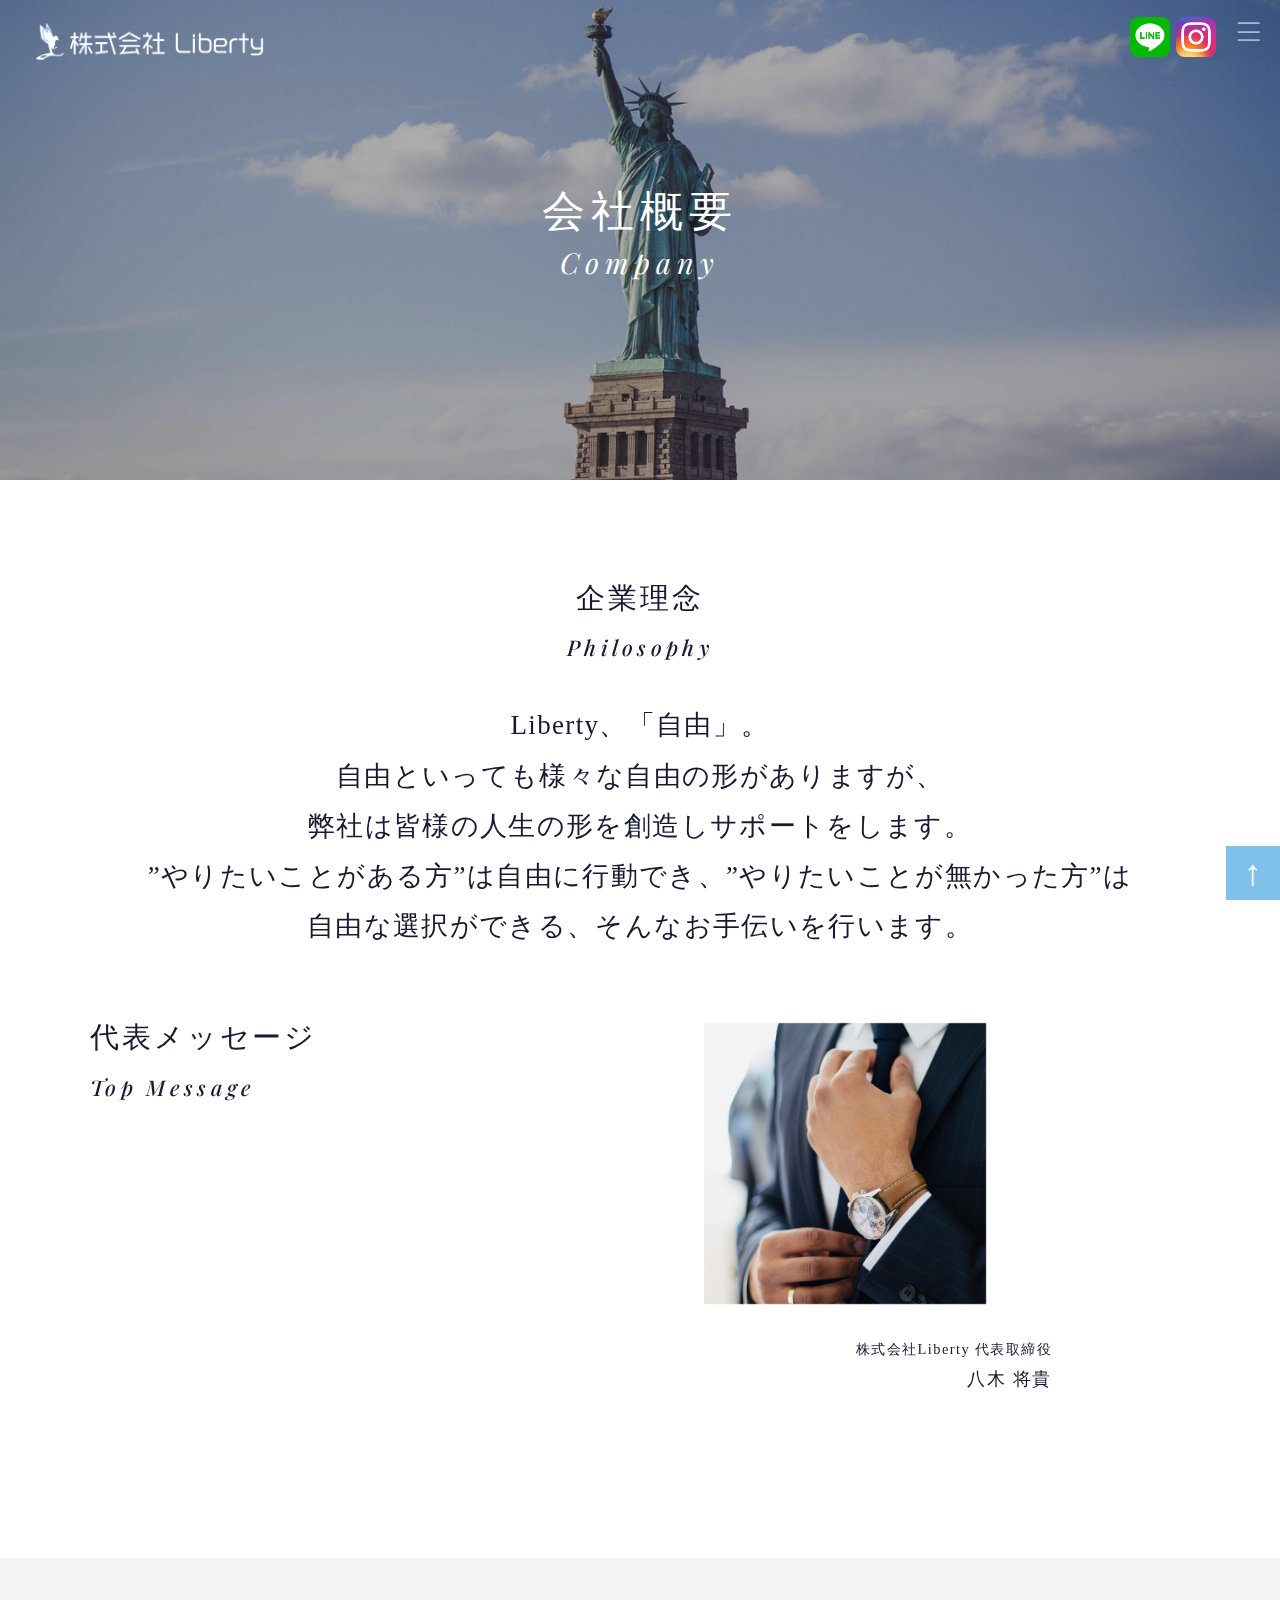
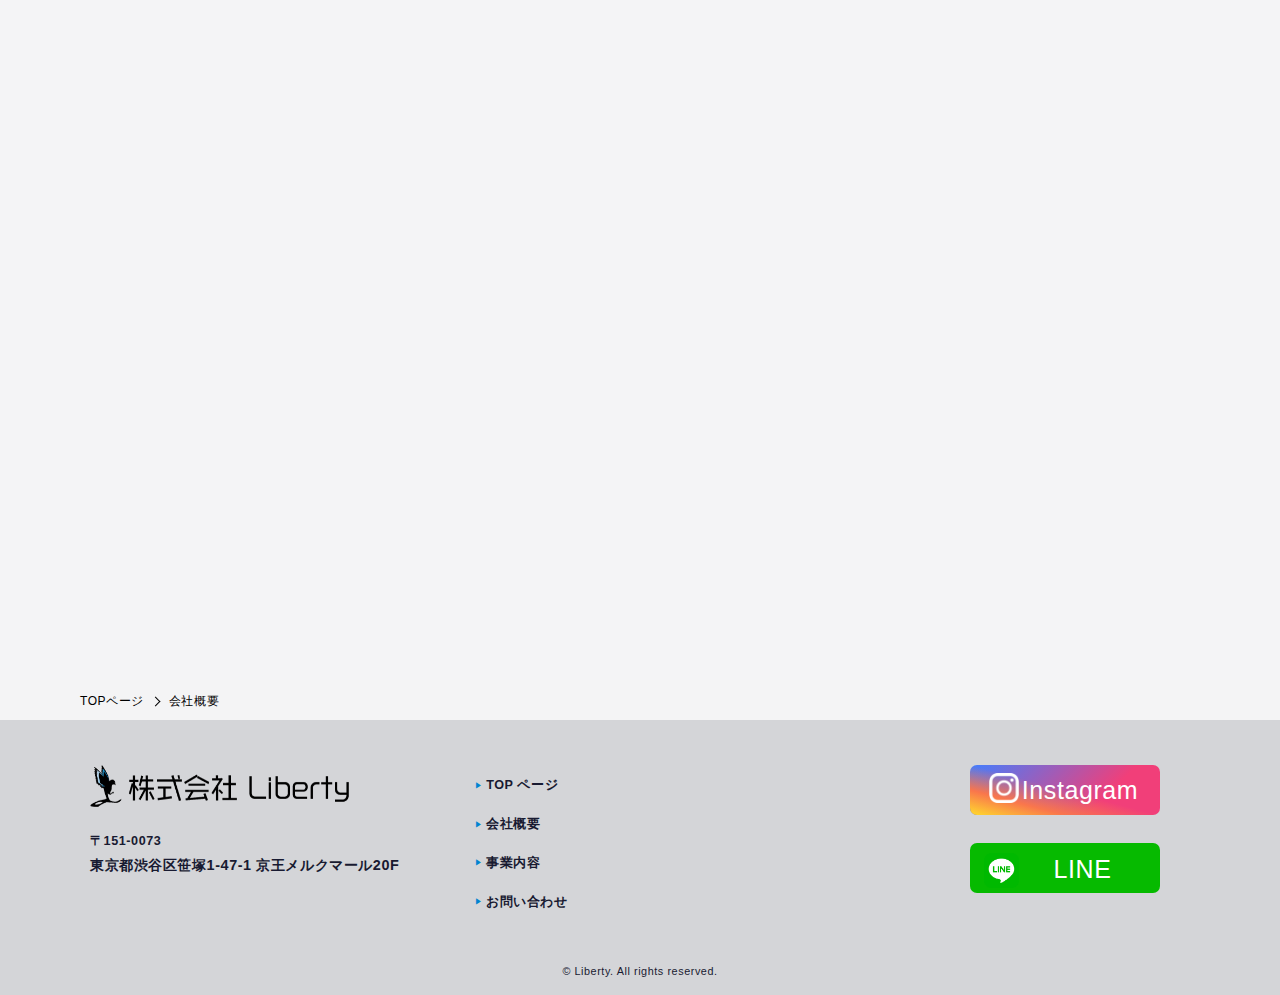
==== commit 967aaf9a: "変更分すべてコミット" ====
--- a/company/index.html
+++ b/company/index.html
@@ -48,7 +48,7 @@
             <ul>
                 <li><a href="../index.html">TOP</a></li>
                 <li class="active"><a href="index.html">会社概要</a></li>
-
+                <li><a href="../index.html#business">事業内容</a></li>
                 <li><a href="../contact/index.html">お問い合わせ</a></li>
             </ul>
             <div id="sp_menu_close">
@@ -84,12 +84,7 @@
                 <h3 class="section_kasou_ttl f-yumincho">会社概要<span class="f-playfair">Company</span></h3>
             </div>
             <div data-pararax01>
-                <div class="container1300 company_intro_text">
-                    <h4 class="f-yumincho" data-pararax01-opacity05="0.0">
-                        生活を１つ２つ上のステージへ、そのサービスを展開することが強みです。
-                        <br>豊かな生活、楽しい生活に導く多種のサービス展開も大きなポイントの1つです。
-                    </h4>
-                </div>
+
 
                 <div class="philosophyArea">
                     <div class="container1100" data-pararax01>
@@ -118,10 +113,7 @@
                         <div class="box" data-pararax01-opacity02="0.0">
                             <div class="box_text">
                                 <p class="txt">
-                                    株式会社Libertyは2020年7月に創業を開始し、コンサルタント通してお客様に「自由」を感じていただけるようなステージアップの手助けをさせて頂いております。
-                                    <br>私どものサポートにより、皆様一人ひとりの生活に
-                                    <br>「更なる自由を」
-                                    <br>その強い想いを持ってこれからも日々あらゆる事業に邁進していく所存です。今後とも益々のご支援とご愛好を賜りますようお願い申し上げます。
+                                    株式会社libertyでは<br class="pc_only">「関わっていただいてる方々、全てに生活での幸福度や自由の幅を広げていく」という理念を掲げて設立した会社になります。<br class="pc_only">私共のサポートによって人々が少しでも良かったと思えるようなサービスを<br class="pc_only">考案し日々社会に貢献できるよう精進いたします。<br class="pc_only">今後とも益々のご支援とご愛好を賜りますようお願い申し上げます。
                                 </p>
                             </div>
                         </div>
@@ -150,24 +142,21 @@
                             </div>
                             <div class="row f-yumincho">
                                 <h3>資本金</h3>
-                                <p>100万円</p>
+                                <p>1,000,000円</p>
                             </div>
                             <div class="row f-yumincho">
                                 <h3>住所</h3>
-                                <p>〒194-0015
-                                    <br>東京都町田市金森東1-27-26
+                                <p>〒151-0073
+                                    <br>東京都渋谷区笹塚1-47-1 京王メルクマール20F
                                 </p>
                             </div>
                             <div class="row f-yumincho">
                                 <h3>連絡先</h3>
-                                <p>TEL 1: 042-816-2782
-                                    <br>TEL 2: 080-7482-0916
+                                <p>TEL: 042-816-2782
+
                                 </p>
                             </div>
-                            <div class="row f-yumincho">
-                                <h3>業務</h3>
-                                <p>コンサルティング、保険活用、不動産、営業代行・人材育成、ライフプランニング</p>
-                            </div>
+
                         </div>
 
                     </div>
@@ -212,6 +201,7 @@
                 <ul>
                     <li><a href="../index.html">TOP ページ</a></li>
                     <li><a href="../company/">会社概要</a></li>
+                    <li><a href="../index.html#business">事業内容</a></li>
                     <li><a href="../contact/index.html">お問い合わせ</a></li>
                 </ul>
 
--- a/s_css/topcd62.css
+++ b/s_css/topcd62.css
@@ -210,7 +210,7 @@
     top: 0;
     left: 50%;
     z-index: 1;
-    transform: translateX(-50%);
+    transform: translateX(-60%);
 }
 
 @keyframes fadeIn {
@@ -225,21 +225,21 @@
 @media screen and (max-width: 767px) {
     #mv .container1300 {
         height: 100%;
+        transform: translateX(-50%);
     }
 }
 
 #mv h2 {
     text-shadow: -1px 1px 5px skyblue;
     text-underline-position: under;
-    text-align: center;
+    text-align: left;
     position: absolute;
-    top: 50%;
-    right: 0.4rem;
+    top: 74%;
+    right: 1.5rem;
     transform: translateY(-50%);
     z-index: 1;
     color: #fff;
     font-family: "游明朝", YuMincho, "Hiragino Mincho ProN W3", "ヒラギノ明朝 ProN W3", "Hiragino Mincho ProN", "HG明朝E", "ＭＳ Ｐ明朝", "ＭＳ 明朝", serif;
-    text-align: right;
     font-size: 0.62rem;
 }
 
@@ -260,7 +260,7 @@
 #mv h2 span {
     display: block;
     font-family: "Playfair Display", serif;
-    font-size: 0.32rem;
+    font-size: 0.52rem;
     letter-spacing: 0.3em;
 }
 
@@ -926,12 +926,12 @@
 }
 
 .service_works_text {
-    width: 50%;
+    width: 44%;
     box-sizing: border-box;
     background: #fff;
     padding: 0.6rem;
     padding-bottom: 0;
-    margin-right: -0.2rem;
+    margin-right: 0.1rem;
 }
 
 @media screen and (max-width: 767px) {
--- a/common/css/common.css
+++ b/common/css/common.css
@@ -184,6 +184,9 @@
         -webkit-text-size-adjust: 90%;
         font-size: 90px
     }
+    #mv h2 {
+        right: 1rem;
+    }
 }
 
 @media screen and (min-width:1025px) and (max-width:1152px) {
@@ -191,6 +194,9 @@
         -ms-text-size-adjust: 90%;
         -webkit-text-size-adjust: 90%;
         font-size: 90px
+    }
+    #mv h2 {
+        right: 0rem;
     }
 }
 
